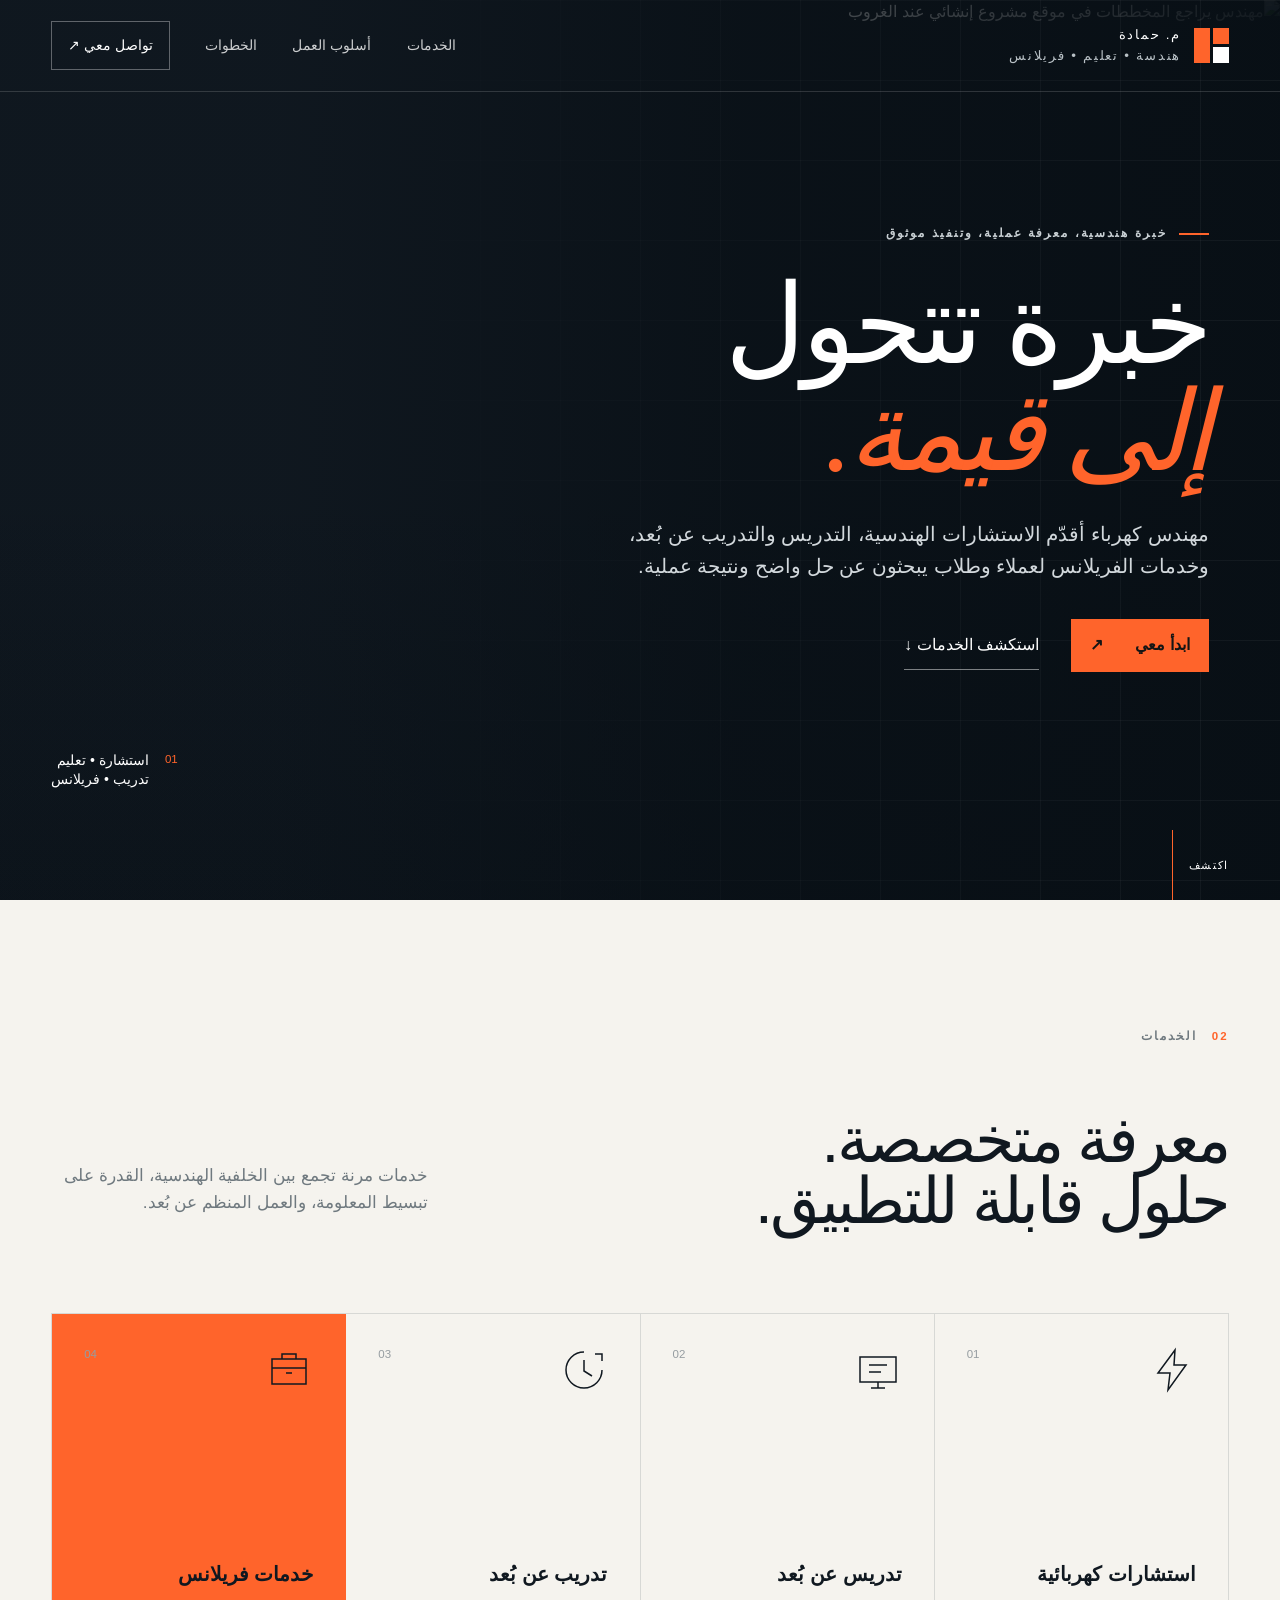
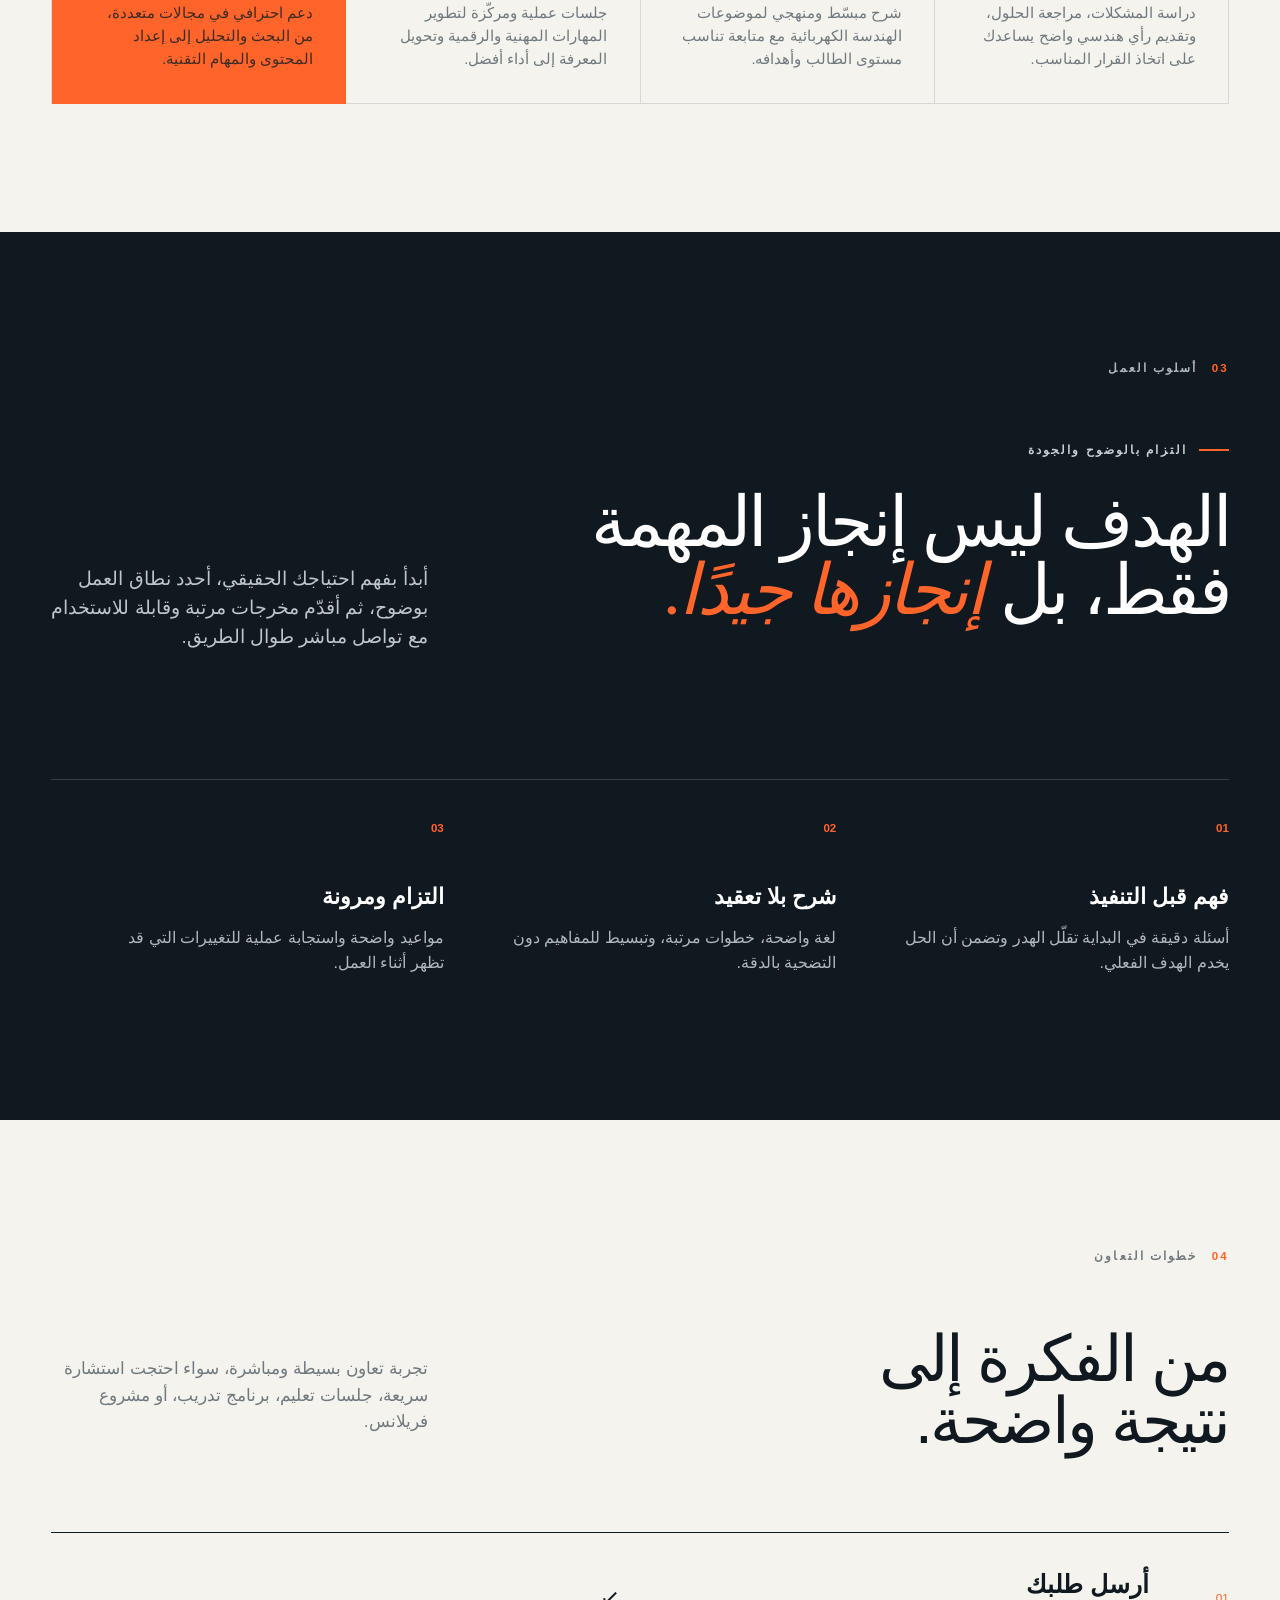
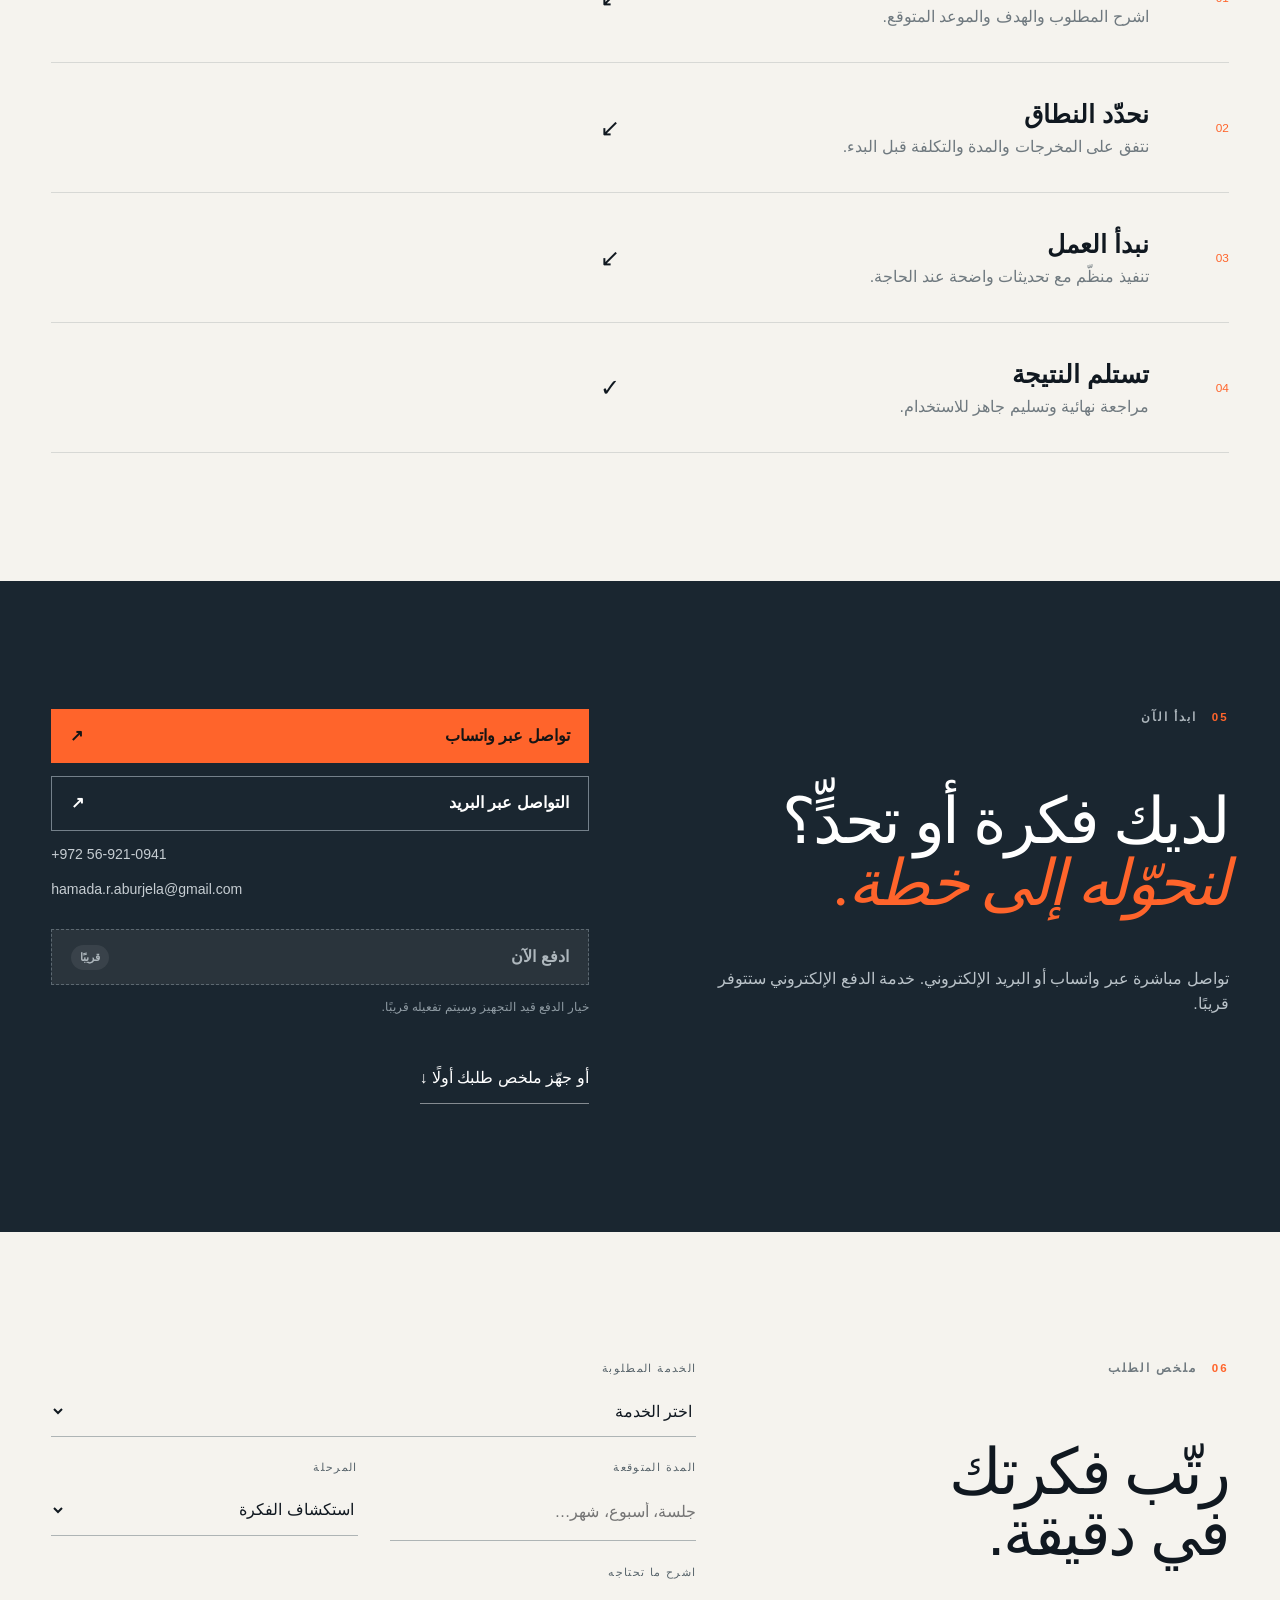
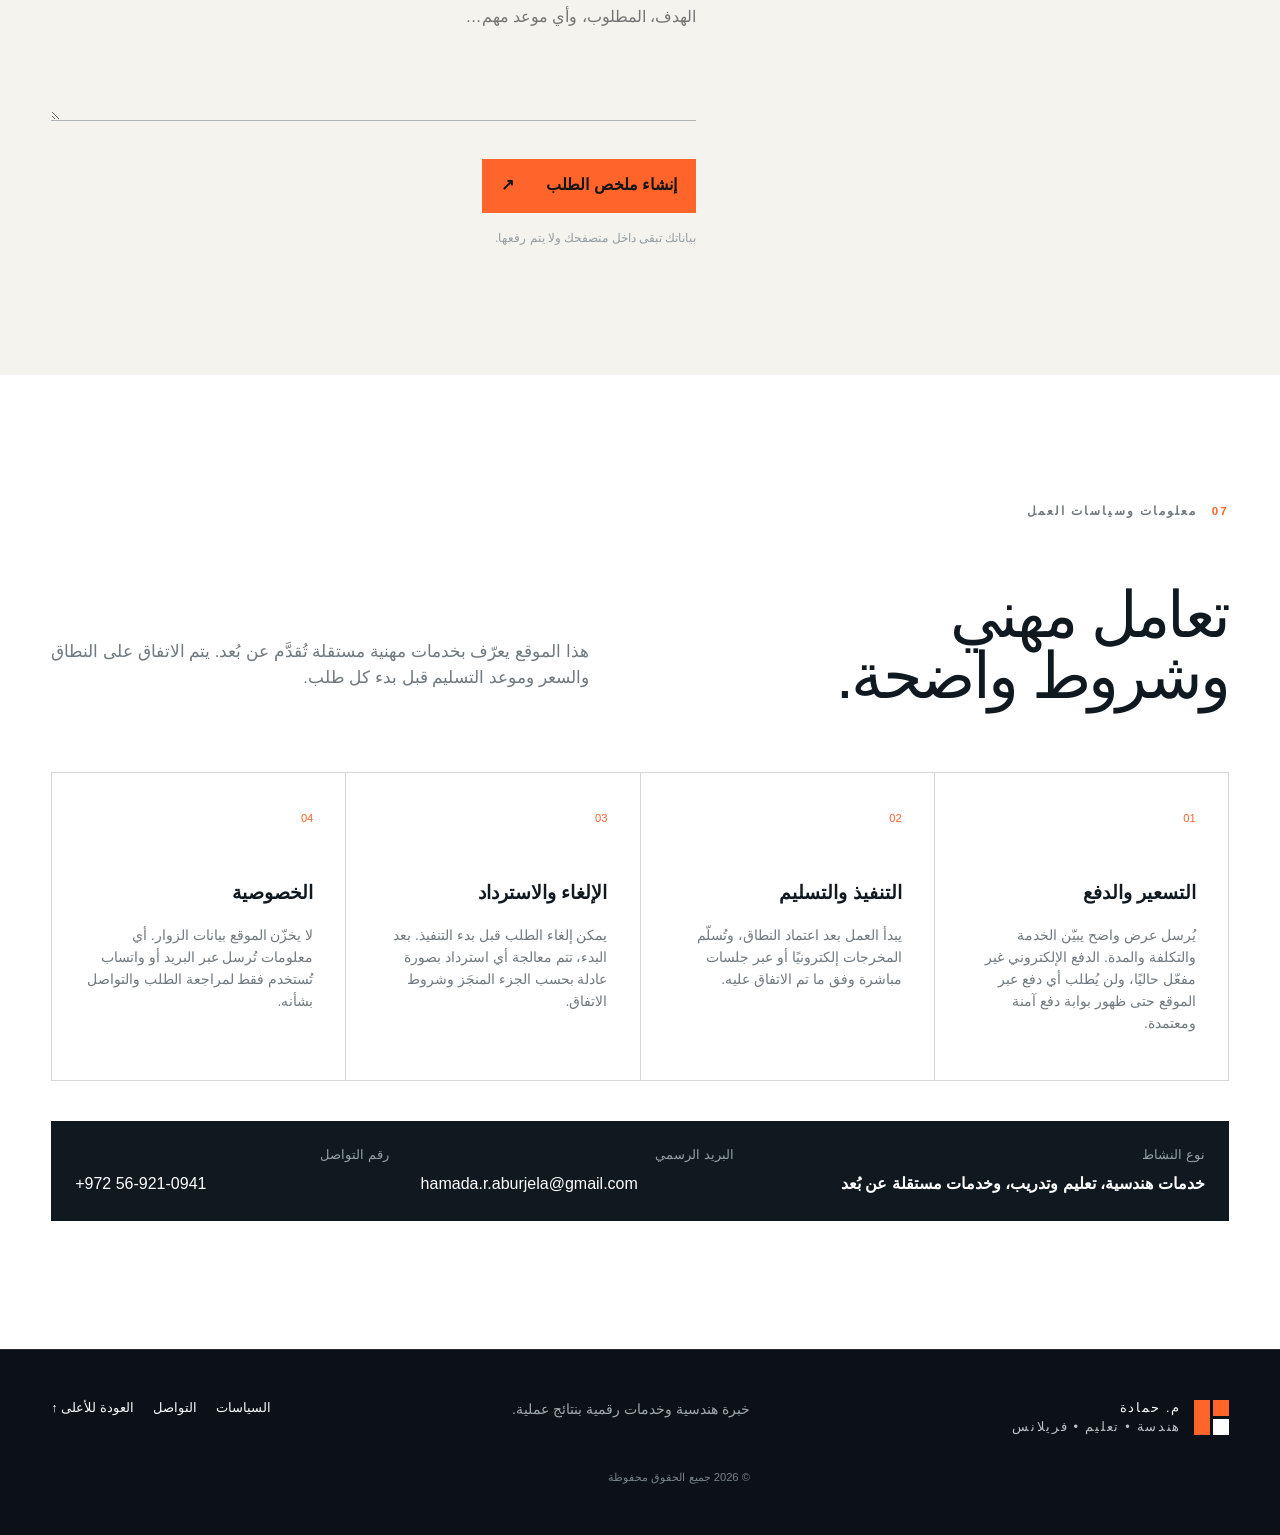
==== index.html @ 770f24bb "Add files via upload" ====
<!doctype html><html lang="ar" dir="rtl"><head>
<meta charset="utf-8"><meta name="viewport" content="width=device-width,initial-scale=1"><meta name="theme-color" content="#101820">
<meta name="description" content="خدمات هندسية واستشارية في مجال الكهرباء، تدريس وتدريب عن بُعد، وخدمات فريلانس باحترافية ووضوح."><title>م. حمادة | استشارات هندسية وتدريب</title>
<link rel="icon" type="image/svg+xml" href="data:image/svg+xml,%3Csvg xmlns='http://www.w3.org/2000/svg' viewBox='0 0 64 64'%3E%3Crect width='64' height='64' rx='12' fill='%23111820'/%3E%3Cpath d='M35 5 15 35h15l-2 24 21-32H34z' fill='%23ff6b2c'/%3E%3C/svg%3E"><link rel="preload" as="image" href="assets/engineering-hero.png"><link rel="stylesheet" href="styles.css"></head>
<body><a class="skip-link" href="#main">تخطَّ إلى المحتوى</a>
<header class="site-header" id="top"><a class="brand" href="#top" aria-label="الصفحة الرئيسية"><span class="brand-mark" aria-hidden="true"><i></i><i></i><i></i></span><span>م. حمادة <b>هندسة • تعليم • فريلانس</b></span></a><button class="menu-button" aria-expanded="false" aria-controls="site-nav"><span></span><span></span><span></span><span class="sr-only">فتح القائمة</span></button><nav id="site-nav" aria-label="التنقل الرئيسي"><a href="#services">الخدمات</a><a href="#approach">أسلوب العمل</a><a href="#process">الخطوات</a><a class="nav-cta" href="#contact">تواصل معي <span>↗</span></a></nav></header>
<main id="main">
<section class="hero" aria-labelledby="hero-title"><img class="hero-image" src="assets/engineering-hero.png" alt="مهندس يراجع المخططات في موقع مشروع إنشائي عند الغروب"><div class="hero-shade"></div><div class="hero-grid" aria-hidden="true"></div><div class="hero-content"><p class="eyebrow"><span></span> خبرة هندسية، معرفة عملية، وتنفيذ موثوق</p><h1 id="hero-title">خبرة تتحول<br><em>إلى قيمة.</em></h1><p class="hero-copy">مهندس كهرباء أقدّم الاستشارات الهندسية، التدريس والتدريب عن بُعد، وخدمات الفريلانس لعملاء وطلاب يبحثون عن حل واضح ونتيجة عملية.</p><div class="hero-actions"><a class="button button-primary" href="#contact">ابدأ معي <span>↗</span></a><a class="text-link" href="#services">استكشف الخدمات <span>↓</span></a></div></div><div class="hero-note"><span>01</span><p>استشارة • تعليم<br>تدريب • فريلانس</p></div><a class="scroll-cue" href="#services"><span>اكتشف</span><i></i></a></section>
<section class="intro section" id="services" aria-labelledby="services-title"><div class="section-kicker"><span>02</span> الخدمات</div><div class="intro-heading"><h2 id="services-title">معرفة متخصصة.<br>حلول قابلة للتطبيق.</h2><p>خدمات مرنة تجمع بين الخلفية الهندسية، القدرة على تبسيط المعلومة، والعمل المنظم عن بُعد.</p></div><div class="services-grid">
<article class="service-card"><div class="service-icon"><svg viewBox="0 0 48 48"><path d="M27 4 10 27h12l-2 17 18-25H26z"/></svg></div><span>01</span><h3>استشارات كهربائية</h3><p>دراسة المشكلات، مراجعة الحلول، وتقديم رأي هندسي واضح يساعدك على اتخاذ القرار المناسب.</p></article>
<article class="service-card"><div class="service-icon"><svg viewBox="0 0 48 48"><path d="M6 11h36v25H6zM17 42h14M24 36v6M15 19h18M15 26h12"/></svg></div><span>02</span><h3>تدريس عن بُعد</h3><p>شرح مبسّط ومنهجي لموضوعات الهندسة الكهربائية مع متابعة تناسب مستوى الطالب وأهدافه.</p></article>
<article class="service-card"><div class="service-icon"><svg viewBox="0 0 48 48"><path d="M24 6a18 18 0 1 0 18 18M24 14v11l8 5M35 8h7v7"/></svg></div><span>03</span><h3>تدريب عن بُعد</h3><p>جلسات عملية ومركّزة لتطوير المهارات المهنية والرقمية وتحويل المعرفة إلى أداء أفضل.</p></article>
<article class="service-card service-card-accent"><div class="service-icon"><svg viewBox="0 0 48 48"><path d="M7 13h34v25H7zM17 13V8h14v5M7 22h34M21 27h6"/></svg></div><span>04</span><h3>خدمات فريلانس</h3><p>دعم احترافي في مجالات متعددة، من البحث والتحليل إلى إعداد المحتوى والمهام التقنية.</p></article></div></section>
<section class="approach section" id="approach" aria-labelledby="approach-title"><div class="section-kicker light"><span>03</span> أسلوب العمل</div><div class="approach-layout"><div><p class="eyebrow"><span></span> التزام بالوضوح والجودة</p><h2 id="approach-title">الهدف ليس إنجاز المهمة فقط، بل <em>إنجازها جيدًا.</em></h2></div><p class="approach-lead">أبدأ بفهم احتياجك الحقيقي، أحدد نطاق العمل بوضوح، ثم أقدّم مخرجات مرتبة وقابلة للاستخدام مع تواصل مباشر طوال الطريق.</p></div><div class="principles"><article><strong>01</strong><h3>فهم قبل التنفيذ</h3><p>أسئلة دقيقة في البداية تقلّل الهدر وتضمن أن الحل يخدم الهدف الفعلي.</p></article><article><strong>02</strong><h3>شرح بلا تعقيد</h3><p>لغة واضحة، خطوات مرتبة، وتبسيط للمفاهيم دون التضحية بالدقة.</p></article><article><strong>03</strong><h3>التزام ومرونة</h3><p>مواعيد واضحة واستجابة عملية للتغييرات التي قد تظهر أثناء العمل.</p></article></div></section>
<section class="process section" id="process" aria-labelledby="process-title"><div class="section-kicker"><span>04</span> خطوات التعاون</div><div class="process-head"><h2 id="process-title">من الفكرة إلى<br>نتيجة واضحة.</h2><p>تجربة تعاون بسيطة ومباشرة، سواء احتجت استشارة سريعة، جلسات تعليم، برنامج تدريب، أو مشروع فريلانس.</p></div><ol class="process-list"><li><span>01</span><div><h3>أرسل طلبك</h3><p>اشرح المطلوب والهدف والموعد المتوقع.</p></div><b>↙</b></li><li><span>02</span><div><h3>نحدّد النطاق</h3><p>نتفق على المخرجات والمدة والتكلفة قبل البدء.</p></div><b>↙</b></li><li><span>03</span><div><h3>نبدأ العمل</h3><p>تنفيذ منظّم مع تحديثات واضحة عند الحاجة.</p></div><b>↙</b></li><li><span>04</span><div><h3>تستلم النتيجة</h3><p>مراجعة نهائية وتسليم جاهز للاستخدام.</p></div><b>✓</b></li></ol></section>
<section class="brief section" id="contact" aria-labelledby="contact-title"><div class="brief-copy"><div class="section-kicker light"><span>05</span> ابدأ الآن</div><h2 id="contact-title">لديك فكرة أو تحدٍّ؟<br><em>لنحوّله إلى خطة.</em></h2><p>تواصل مباشرة عبر واتساب أو البريد الإلكتروني. خدمة الدفع الإلكتروني ستتوفر قريبًا.</p></div><div class="contact-panel"><a class="button button-primary" href="https://wa.me/972569210941" target="_blank" rel="noopener">تواصل عبر واتساب <span>↗</span></a><a class="button button-secondary" id="email-link" href="mailto:hamada.r.aburjela@gmail.com?subject=%D8%B7%D9%84%D8%A8%20%D8%AE%D8%AF%D9%85%D8%A9%20%D9%85%D9%86%20%D9%85%D9%88%D9%82%D8%B9%20%D9%85.%20%D8%AD%D9%85%D8%A7%D8%AF%D8%A9">التواصل عبر البريد <span>↗</span></a><p class="contact-detail" dir="ltr">+972 56-921-0941</p><p class="contact-detail" dir="ltr">hamada.r.aburjela@gmail.com</p><button class="button payment-button" type="button" disabled>ادفع الآن <span>قريبًا</span></button><p class="contact-hint">خيار الدفع قيد التجهيز وسيتم تفعيله قريبًا.</p><a class="text-link brief-link" href="#brief">أو جهّز ملخص طلبك أولًا ↓</a></div></section>
<section class="mini-brief section" id="brief" aria-labelledby="brief-title"><div><div class="section-kicker"><span>06</span> ملخص الطلب</div><h2 id="brief-title">رتّب فكرتك<br>في دقيقة.</h2></div><form class="brief-form light-form" id="brief-form"><label>الخدمة المطلوبة<select id="service" required><option value="">اختر الخدمة</option><option>استشارة كهربائية</option><option>تدريس عن بُعد</option><option>تدريب عن بُعد</option><option>خدمة فريلانس</option><option>لست متأكدًا بعد</option></select></label><div class="form-row"><label>المدة المتوقعة<input id="location" type="text" placeholder="جلسة، أسبوع، شهر…"></label><label>المرحلة<select id="stage"><option>استكشاف الفكرة</option><option>جاهز للبدء</option><option>عمل قائم يحتاج دعمًا</option><option>مهمة عاجلة</option></select></label></div><label>اشرح ما تحتاجه<textarea id="challenge" rows="4" placeholder="الهدف، المطلوب، وأي موعد مهم…" required></textarea></label><button class="button button-primary" type="submit">إنشاء ملخص الطلب <span>↗</span></button><p class="form-note" aria-live="polite">بياناتك تبقى داخل متصفحك ولا يتم رفعها.</p></form></section>
</main><section class="business-info section" id="policies" aria-labelledby="policies-title"><div class="section-kicker"><span>07</span> معلومات وسياسات العمل</div><div class="policy-head"><h2 id="policies-title">تعامل مهني<br>وشروط واضحة.</h2><p>هذا الموقع يعرّف بخدمات مهنية مستقلة تُقدَّم عن بُعد. يتم الاتفاق على النطاق والسعر وموعد التسليم قبل بدء كل طلب.</p></div><div class="policy-grid"><article><span>01</span><h3>التسعير والدفع</h3><p>يُرسل عرض واضح يبيّن الخدمة والتكلفة والمدة. الدفع الإلكتروني غير مفعّل حاليًا، ولن يُطلب أي دفع عبر الموقع حتى ظهور بوابة دفع آمنة ومعتمدة.</p></article><article><span>02</span><h3>التنفيذ والتسليم</h3><p>يبدأ العمل بعد اعتماد النطاق، وتُسلّم المخرجات إلكترونيًا أو عبر جلسات مباشرة وفق ما تم الاتفاق عليه.</p></article><article><span>03</span><h3>الإلغاء والاسترداد</h3><p>يمكن إلغاء الطلب قبل بدء التنفيذ. بعد البدء، تتم معالجة أي استرداد بصورة عادلة بحسب الجزء المنجَز وشروط الاتفاق.</p></article><article><span>04</span><h3>الخصوصية</h3><p>لا يخزّن الموقع بيانات الزوار. أي معلومات تُرسل عبر البريد أو واتساب تُستخدم فقط لمراجعة الطلب والتواصل بشأنه.</p></article></div><div class="business-strip"><div><small>نوع النشاط</small><strong>خدمات هندسية، تعليم وتدريب، وخدمات مستقلة عن بُعد</strong></div><div><small>البريد الرسمي</small><a dir="ltr" href="mailto:hamada.r.aburjela@gmail.com">hamada.r.aburjela@gmail.com</a></div><div><small>رقم التواصل</small><a dir="ltr" href="tel:+972569210941">+972 56-921-0941</a></div></div></section><footer><a class="brand footer-brand" href="#top"><span class="brand-mark"><i></i><i></i><i></i></span><span>م. حمادة <b>هندسة • تعليم • فريلانس</b></span></a><p>خبرة هندسية وخدمات رقمية بنتائج عملية.</p><div class="footer-links"><a href="#policies">السياسات</a><a href="#contact">التواصل</a><a href="#top">العودة للأعلى ↑</a></div><small>© <span id="year"></span> جميع الحقوق محفوظة</small></footer>
<dialog id="brief-dialog"><button class="dialog-close" type="button" aria-label="إغلاق">×</button><p class="eyebrow"><span></span> ملخص طلبك جاهز</p><h2>ابدأ المحادثة بوضوح.</h2><pre id="brief-output"></pre><div class="dialog-actions"><button class="button button-primary" id="copy-brief" type="button">نسخ الملخص</button><a class="button button-secondary" id="send-email" href="#">إرساله بالبريد</a><a class="button button-secondary" id="send-whatsapp" href="#" target="_blank" rel="noopener">إرساله بواتساب</a></div><p class="form-note" id="copy-status" aria-live="polite"></p></dialog><script src="script.js"></script></body></html>
---- styles.css ----
:root{--ink:#101820;--ink-2:#1a2630;--paper:#f5f3ee;--white:#fff;--orange:#ff642b;--muted:#6f797f;--line:#d7d8d5;--max:1240px;--pad:clamp(1.25rem,4vw,4rem)}
*{box-sizing:border-box}html{scroll-behavior:smooth}body{margin:0;background:var(--paper);color:var(--ink);font-family:Arial,"Helvetica Neue",sans-serif;font-size:16px;line-height:1.55}a{color:inherit}button,input,select,textarea{font:inherit}.sr-only{position:absolute;width:1px;height:1px;overflow:hidden;clip:rect(0 0 0 0)}.skip-link{position:fixed;z-index:1000;top:.5rem;left:.5rem;padding:.75rem 1rem;background:#fff;transform:translateY(-150%)}.skip-link:focus{transform:none}.site-header{height:92px;padding:0 var(--pad);display:flex;align-items:center;justify-content:space-between;position:absolute;z-index:20;width:100%;color:#fff;border-bottom:1px solid #ffffff26}.brand{display:flex;align-items:center;gap:.8rem;text-decoration:none;text-transform:uppercase;font-size:.84rem;letter-spacing:.13em}.brand b{display:block;color:#b9c1c6;font-weight:400}.brand-mark{width:35px;height:35px;display:grid;grid-template:repeat(2,1fr)/repeat(2,1fr);gap:3px}.brand-mark i{display:block;background:var(--orange)}.brand-mark i:nth-child(2){grid-row:span 2}.brand-mark i:nth-child(3){background:#fff}.site-header nav{display:flex;align-items:center;gap:2.2rem}.site-header nav a{text-decoration:none;font-size:.88rem}.site-header nav a:not(.nav-cta){opacity:.78}.site-header nav a:hover{opacity:1}.nav-cta{padding:.8rem 1rem;border:1px solid #ffffff55}.menu-button{display:none;background:none;border:0;color:inherit}.hero{min-height:800px;height:100svh;position:relative;color:#fff;overflow:hidden;background:var(--ink)}.hero-image,.hero-shade,.hero-grid{position:absolute;inset:0;width:100%;height:100%}.hero-image{object-fit:cover;object-position:center}.hero-shade{background:linear-gradient(90deg,rgba(8,15,21,.96) 0%,rgba(8,15,21,.72) 40%,rgba(8,15,21,.08) 76%),linear-gradient(0deg,rgba(8,15,21,.42),transparent 45%)}.hero-grid{background-image:linear-gradient(#ffffff0c 1px,transparent 1px),linear-gradient(90deg,#ffffff0c 1px,transparent 1px);background-size:80px 80px;mask-image:linear-gradient(to right,#000,transparent 75%)}.hero-content{position:relative;z-index:2;max-width:var(--max);margin:auto;padding:clamp(11rem,25vh,16rem) var(--pad) 7rem}.eyebrow,.section-kicker{text-transform:uppercase;letter-spacing:.18em;font-size:.72rem;font-weight:bold}.eyebrow{display:flex;gap:.75rem;align-items:center;color:#c9d0d4}.eyebrow span{width:30px;height:2px;background:var(--orange)}h1,h2,h3,p{margin-top:0}h1,h2{font-weight:500;letter-spacing:-.055em;line-height:.96}h1{font-size:clamp(4rem,8.7vw,8.2rem);margin:1.8rem 0 2rem;max-width:900px}h1 em,h2 em{font-family:Georgia,serif;font-weight:400;color:var(--orange)}.hero-copy{font-size:clamp(1.08rem,1.6vw,1.35rem);color:#d2d8dc;max-width:590px}.hero-actions{display:flex;align-items:center;gap:2rem;margin-top:2.3rem}.button{min-height:52px;padding:.9rem 1.2rem;border:0;display:inline-flex;align-items:center;justify-content:space-between;gap:2rem;text-decoration:none;cursor:pointer;font-weight:bold}.button-primary{background:var(--orange);color:#151515}.button-primary:hover{background:#ff7d4c}.button-secondary{background:transparent;border:1px solid #74808a;color:#fff}.text-link{text-decoration:none;border-bottom:1px solid #ffffff77;padding:.75rem 0}.hero-note{position:absolute;z-index:2;right:var(--pad);bottom:6rem;display:flex;gap:1rem;align-items:flex-start}.hero-note span{color:var(--orange);font-size:.72rem}.hero-note p{font-size:.88rem;line-height:1.4}.scroll-cue{position:absolute;z-index:2;bottom:0;left:var(--pad);height:70px;text-decoration:none;display:flex;gap:1rem;align-items:center;text-transform:uppercase;letter-spacing:.15em;font-size:.68rem}.scroll-cue i{width:1px;height:70px;background:var(--orange)}.section{padding:clamp(5rem,10vw,9rem) var(--pad)}.section-kicker{display:flex;gap:.9rem;color:var(--muted);margin-bottom:4rem}.section-kicker span{color:var(--orange)}.intro{max-width:calc(var(--max) + var(--pad)*2);margin:auto}.intro-heading,.process-head{display:grid;grid-template-columns:1.3fr .7fr;gap:8vw;align-items:end}.intro-heading h2,.process-head h2{font-size:clamp(2.8rem,5vw,5.2rem);margin-bottom:0}.intro-heading p,.process-head p{font-size:1.08rem;color:var(--muted);max-width:480px}.services-grid{display:grid;grid-template-columns:repeat(4,1fr);margin-top:5rem;border-top:1px solid var(--line);border-left:1px solid var(--line)}.service-card{min-height:390px;padding:2rem;position:relative;border-right:1px solid var(--line);border-bottom:1px solid var(--line);display:flex;flex-direction:column;transition:.25s ease}.service-card>span{position:absolute;top:2rem;right:2rem;color:#969da1;font-size:.72rem}.service-icon{width:48px;height:48px;margin-bottom:auto}.service-icon svg{fill:none;stroke:currentColor;stroke-width:1.5}.service-card h3{font-size:1.28rem;margin-bottom:.8rem}.service-card p{font-size:.92rem;color:var(--muted);margin:0}.service-card:hover{background:#fff;transform:translateY(-4px)}.service-card-accent{background:var(--orange);border-color:var(--orange)}.service-card-accent p{color:#3c2b22}.approach{background:var(--ink);color:#fff}.approach>*{max-width:var(--max);margin-left:auto;margin-right:auto}.section-kicker.light{color:#aeb7bd}.approach-layout{display:grid;grid-template-columns:1.3fr .7fr;gap:8vw}.approach h2{font-size:clamp(3rem,5.5vw,5.8rem);margin-top:1.8rem}.approach-lead{font-size:1.17rem;color:#bfc6ca;align-self:end;padding-bottom:.8rem}.principles{display:grid;grid-template-columns:repeat(3,1fr);margin-top:6rem;border-top:1px solid #ffffff29}.principles article{padding:2.2rem 2.2rem 0 0}.principles strong{color:var(--orange);font-size:.72rem}.principles h3{font-size:1.35rem;margin:2.5rem 0 .8rem}.principles p{color:#aeb7bd;max-width:330px}.process{max-width:calc(var(--max) + var(--pad)*2);margin:auto}.process-list{list-style:none;padding:0;margin:5rem 0 0;border-top:1px solid var(--ink)}.process-list li{display:grid;grid-template-columns:80px 1fr 1fr 40px;align-items:center;min-height:130px;border-bottom:1px solid var(--line)}.process-list li>span{color:var(--orange);font-size:.74rem}.process-list h3{font-size:1.55rem;margin:0}.process-list p{margin:0;color:var(--muted);max-width:380px}.process-list b{font-size:1.5rem;font-weight:400}.brief{background:var(--ink-2);color:#fff;display:grid;grid-template-columns:1fr 1fr;gap:8vw}.brief-copy,.brief-form{max-width:580px}.brief-copy{margin-left:auto}.brief h2{font-size:clamp(3rem,5vw,5.3rem)}.brief-copy>p{color:#b9c2c8;max-width:520px}.brief-form{width:100%;margin-right:auto}.brief-form label{display:block;text-transform:uppercase;letter-spacing:.12em;font-size:.7rem;color:#b9c2c8;margin-bottom:1.4rem}.brief-form input,.brief-form select,.brief-form textarea{display:block;width:100%;margin-top:.55rem;padding:.95rem 0;background:transparent;border:0;border-bottom:1px solid #ffffff45;color:#fff;border-radius:0;outline:none;text-transform:none;letter-spacing:0;font-size:1rem}.brief-form select{color-scheme:dark}.brief-form textarea{resize:vertical}.brief-form input:focus,.brief-form select:focus,.brief-form textarea:focus{border-color:var(--orange)}.form-row{display:grid;grid-template-columns:1fr 1fr;gap:2rem}.brief-form .button{margin-top:1rem}.form-note{font-size:.75rem;color:#929da4;margin:1rem 0 0}footer{background:#0b1117;color:#fff;padding:3rem var(--pad);display:grid;grid-template-columns:1fr 1fr auto;gap:2rem;align-items:start;border-top:1px solid #ffffff1c}.footer-brand{align-self:start}.footer-brand .brand-mark i:nth-child(3){background:#fff}footer p{color:#9fa9af;font-size:.9rem}footer>a:last-of-type{font-size:.8rem;text-decoration:none}footer small{grid-column:2;color:#77838b;font-size:.7rem}dialog{width:min(680px,calc(100% - 2rem));background:var(--ink);color:#fff;border:1px solid #ffffff2b;padding:clamp(1.5rem,5vw,3.5rem);box-shadow:0 30px 90px #0008}dialog::backdrop{background:#070b0edb;backdrop-filter:blur(5px)}dialog h2{font-size:clamp(2.2rem,5vw,3.7rem);margin:1.5rem 0}dialog pre{white-space:pre-wrap;font:inherit;color:#c5cdd1;background:#ffffff0b;border-left:3px solid var(--orange);padding:1.2rem;max-height:290px;overflow:auto}.dialog-close{position:absolute;right:1rem;top:.7rem;color:#fff;background:none;border:0;font-size:2rem;cursor:pointer}.dialog-actions{display:flex;gap:1rem;margin-top:1.5rem}@media(max-width:900px){.site-header{height:76px}.menu-button{display:flex;flex-direction:column;gap:5px;padding:.7rem;z-index:3}.menu-button span:not(.sr-only){width:25px;height:1px;background:#fff}.site-header nav{display:none;position:absolute;inset:0 0 auto 0;background:#101820;padding:6rem var(--pad) 2rem;flex-direction:column;align-items:flex-start}.site-header nav.open{display:flex}.hero{min-height:720px}.hero-content{padding-top:11rem}.hero-note{display:none}.services-grid{grid-template-columns:1fr 1fr}.approach-layout,.intro-heading,.process-head,.brief{grid-template-columns:1fr}.approach-lead{max-width:650px}.principles{grid-template-columns:1fr}.principles article{border-bottom:1px solid #ffffff22;padding-bottom:1.5rem}.process-list li{grid-template-columns:50px 1fr 30px;padding:1.5rem 0}.process-list p{grid-column:2;margin-top:.3rem}.process-list b{grid-row:1;grid-column:3}.brief-copy{margin-left:0}.brief-form{margin-top:2rem}footer{grid-template-columns:1fr auto}footer p{grid-column:1}footer small{grid-column:1}}@media(max-width:560px){h1{font-size:3.5rem}.hero{min-height:690px}.hero-copy{font-size:1rem}.hero-actions{align-items:flex-start;flex-direction:column;gap:.7rem}.section-kicker{margin-bottom:2.5rem}.services-grid{grid-template-columns:1fr}.service-card{min-height:310px}.form-row{grid-template-columns:1fr;gap:0}.dialog-actions{flex-direction:column}footer{grid-template-columns:1fr}footer small{grid-column:1}}
@media(prefers-reduced-motion:reduce){html{scroll-behavior:auto}*{transition:none!important}}
html[dir="rtl"] body{font-family:"Segoe UI",Tahoma,Arial,sans-serif}html[dir="rtl"] .hero-shade{background:linear-gradient(270deg,rgba(8,15,21,.96) 0%,rgba(8,15,21,.72) 42%,rgba(8,15,21,.08) 78%),linear-gradient(0deg,rgba(8,15,21,.42),transparent 45%)}html[dir="rtl"] .hero-grid{mask-image:linear-gradient(to left,#000,transparent 75%)}html[dir="rtl"] h1,html[dir="rtl"] h2{letter-spacing:-.04em}html[dir="rtl"] .service-card>span{right:auto;left:2rem}html[dir="rtl"] .hero-note{right:auto;left:var(--pad)}html[dir="rtl"] .scroll-cue{left:auto;right:var(--pad)}html[dir="rtl"] .principles article{padding:2.2rem 0 0 2.2rem}.contact-panel{max-width:540px;width:100%;margin-right:auto;display:grid;gap:.8rem;align-content:start}.contact-panel .button{width:100%}.payment-button{margin-top:1rem;background:#2a343c;color:#aeb7bd;border:1px dashed #5c6871;cursor:not-allowed}.payment-button span{background:#ffffff12;padding:.25rem .55rem;font-size:.7rem;border-radius:2rem}.contact-hint{font-size:.78rem;color:#8f9ba3;margin:0 0 .5rem}.contact-detail{margin:0;color:#c6cdd2;font-size:.88rem}.brief-link{justify-self:start;margin-top:1rem}.mini-brief{max-width:calc(var(--max) + var(--pad)*2);margin:auto;display:grid;grid-template-columns:.8fr 1.2fr;gap:8vw}.mini-brief h2{font-size:clamp(3rem,5vw,5.2rem)}.light-form{max-width:none}.light-form label{color:#59656c}.light-form input,.light-form select,.light-form textarea{color:var(--ink);border-bottom-color:#aeb4b5}.light-form select{color-scheme:light}.business-info{background:#fff}.business-info>*{max-width:var(--max);margin-left:auto;margin-right:auto}.policy-head{display:grid;grid-template-columns:1fr 1fr;gap:8vw;align-items:end}.policy-head h2{font-size:clamp(3rem,5vw,5rem);margin-bottom:0}.policy-head p{color:var(--muted);font-size:1.05rem}.policy-grid{display:grid;grid-template-columns:repeat(4,1fr);margin-top:4rem;border-top:1px solid var(--line);border-right:1px solid var(--line)}.policy-grid article{padding:2rem;border-left:1px solid var(--line);border-bottom:1px solid var(--line);min-height:275px}.policy-grid span{font-size:.7rem;color:var(--orange)}.policy-grid h3{margin-top:3rem}.policy-grid p{font-size:.88rem;color:var(--muted)}.business-strip{margin-top:2.5rem;background:var(--ink);color:#fff;padding:1.5rem;display:grid;grid-template-columns:1.4fr 1fr 1fr;gap:2rem}.business-strip div{display:flex;flex-direction:column;gap:.35rem}.business-strip small{color:#95a0a7}.business-strip a{text-decoration:none}.footer-links{display:flex;gap:1.2rem;font-size:.8rem}.footer-links a{text-decoration:none}@media(max-width:900px){.mini-brief,.policy-head{grid-template-columns:1fr}.policy-grid{grid-template-columns:1fr 1fr}.business-strip{grid-template-columns:1fr}.contact-panel{margin:2rem 0 0}.footer-links{grid-column:1}}@media(max-width:560px){.policy-grid{grid-template-columns:1fr}.business-strip{word-break:break-word}html[dir="rtl"] .hero-content{padding-top:10rem}.brand{font-size:.72rem;letter-spacing:.08em}}
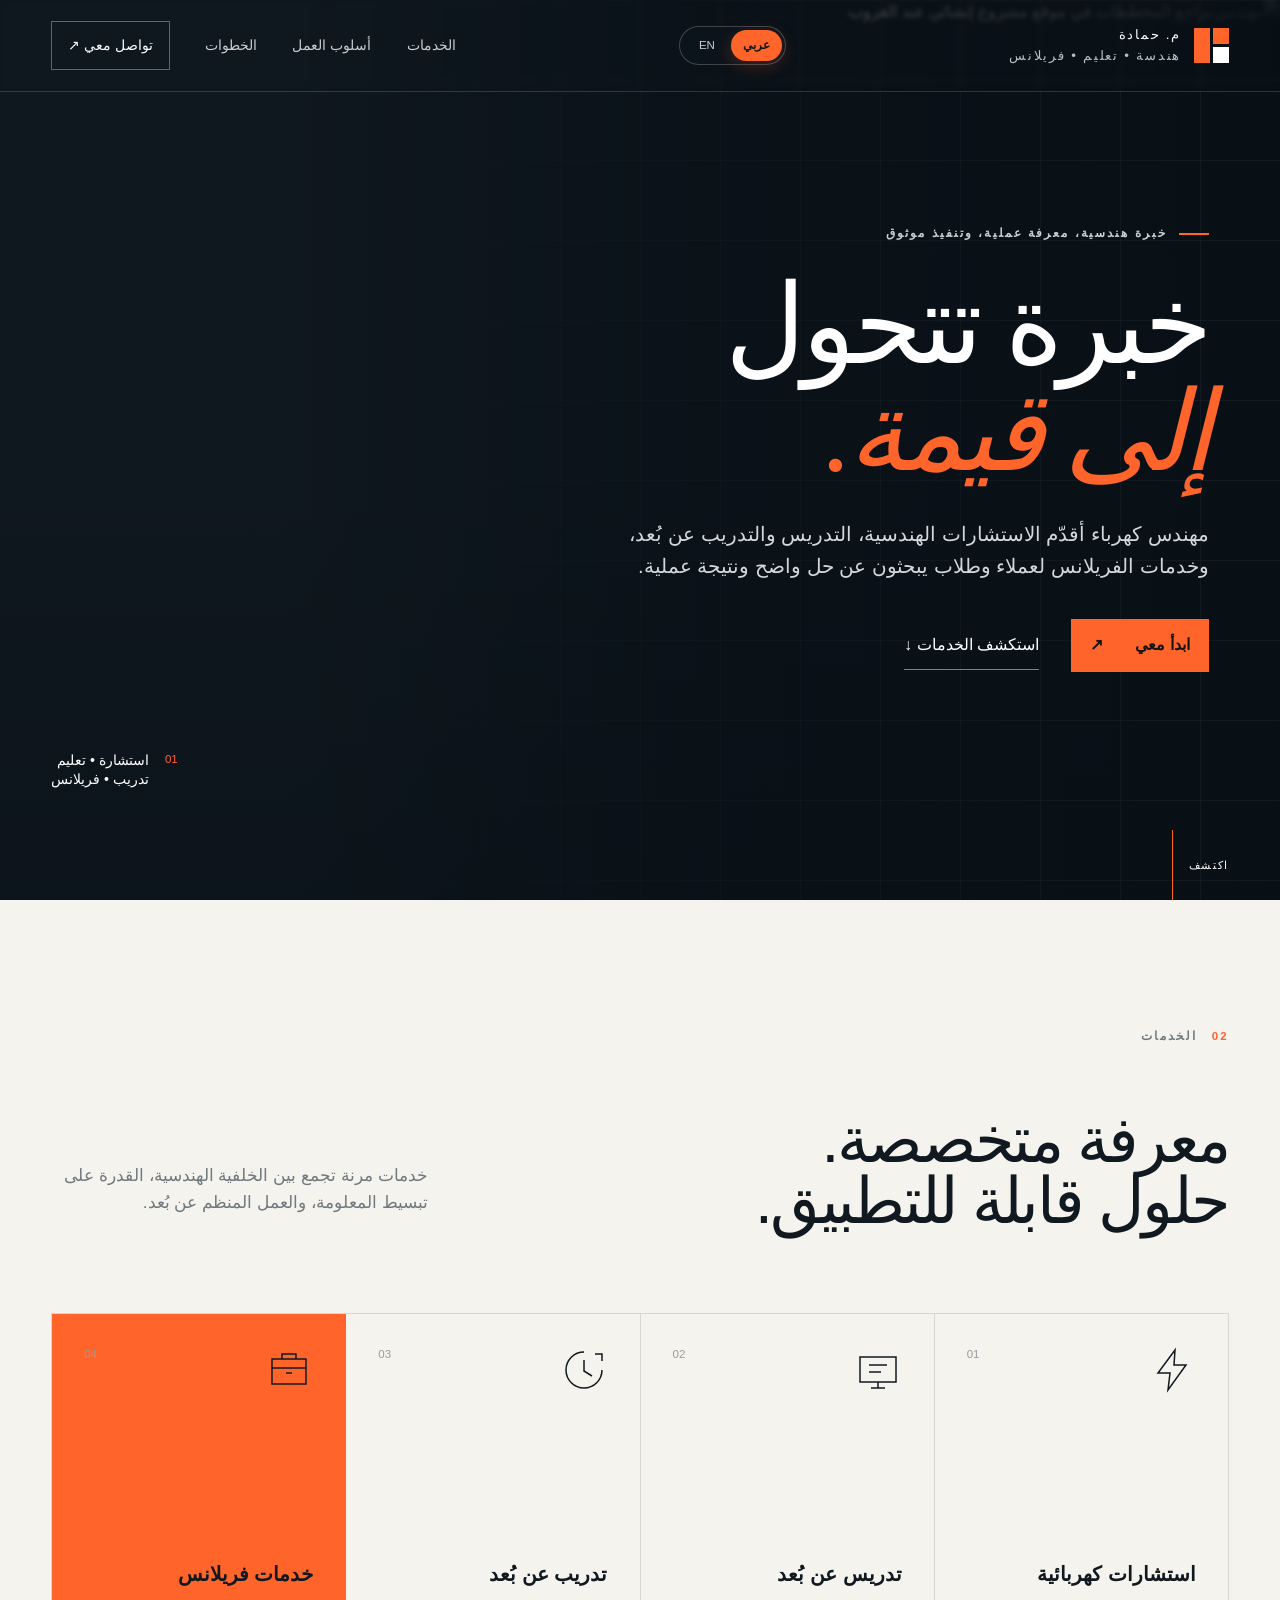
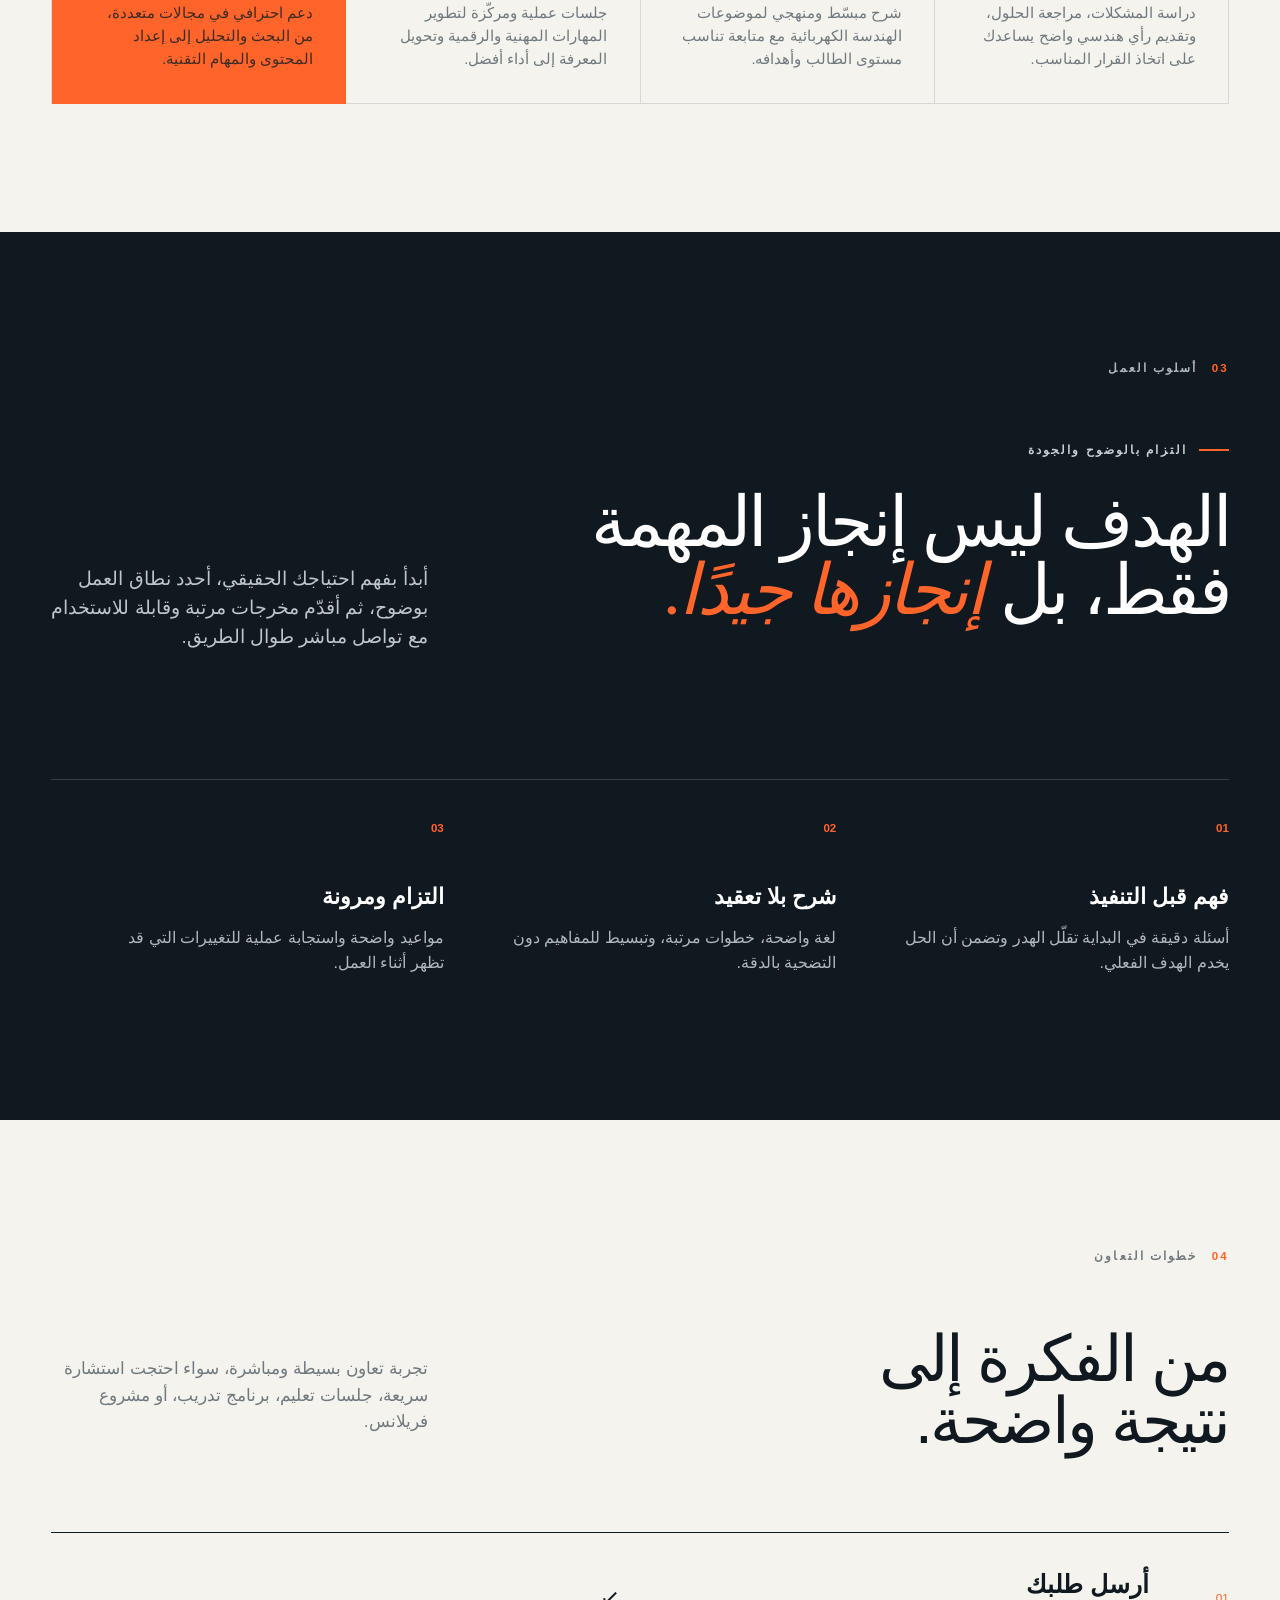
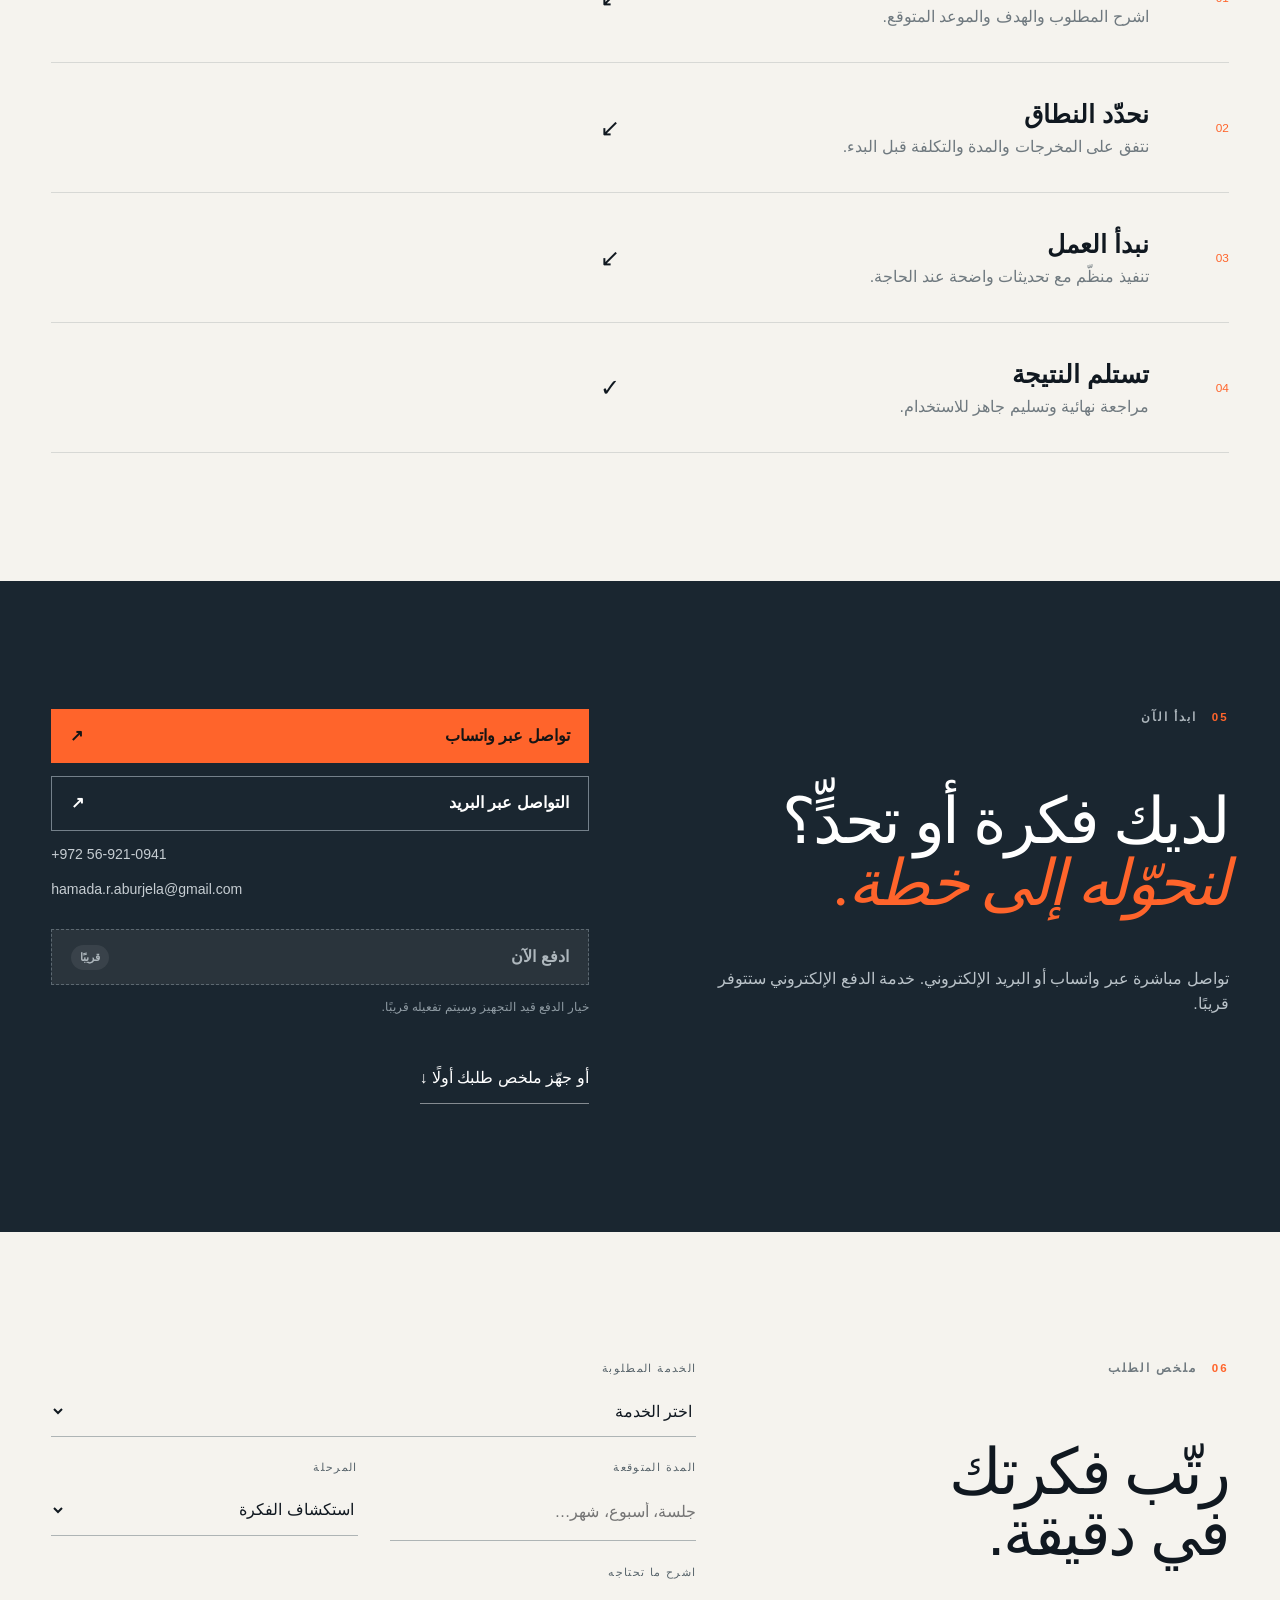
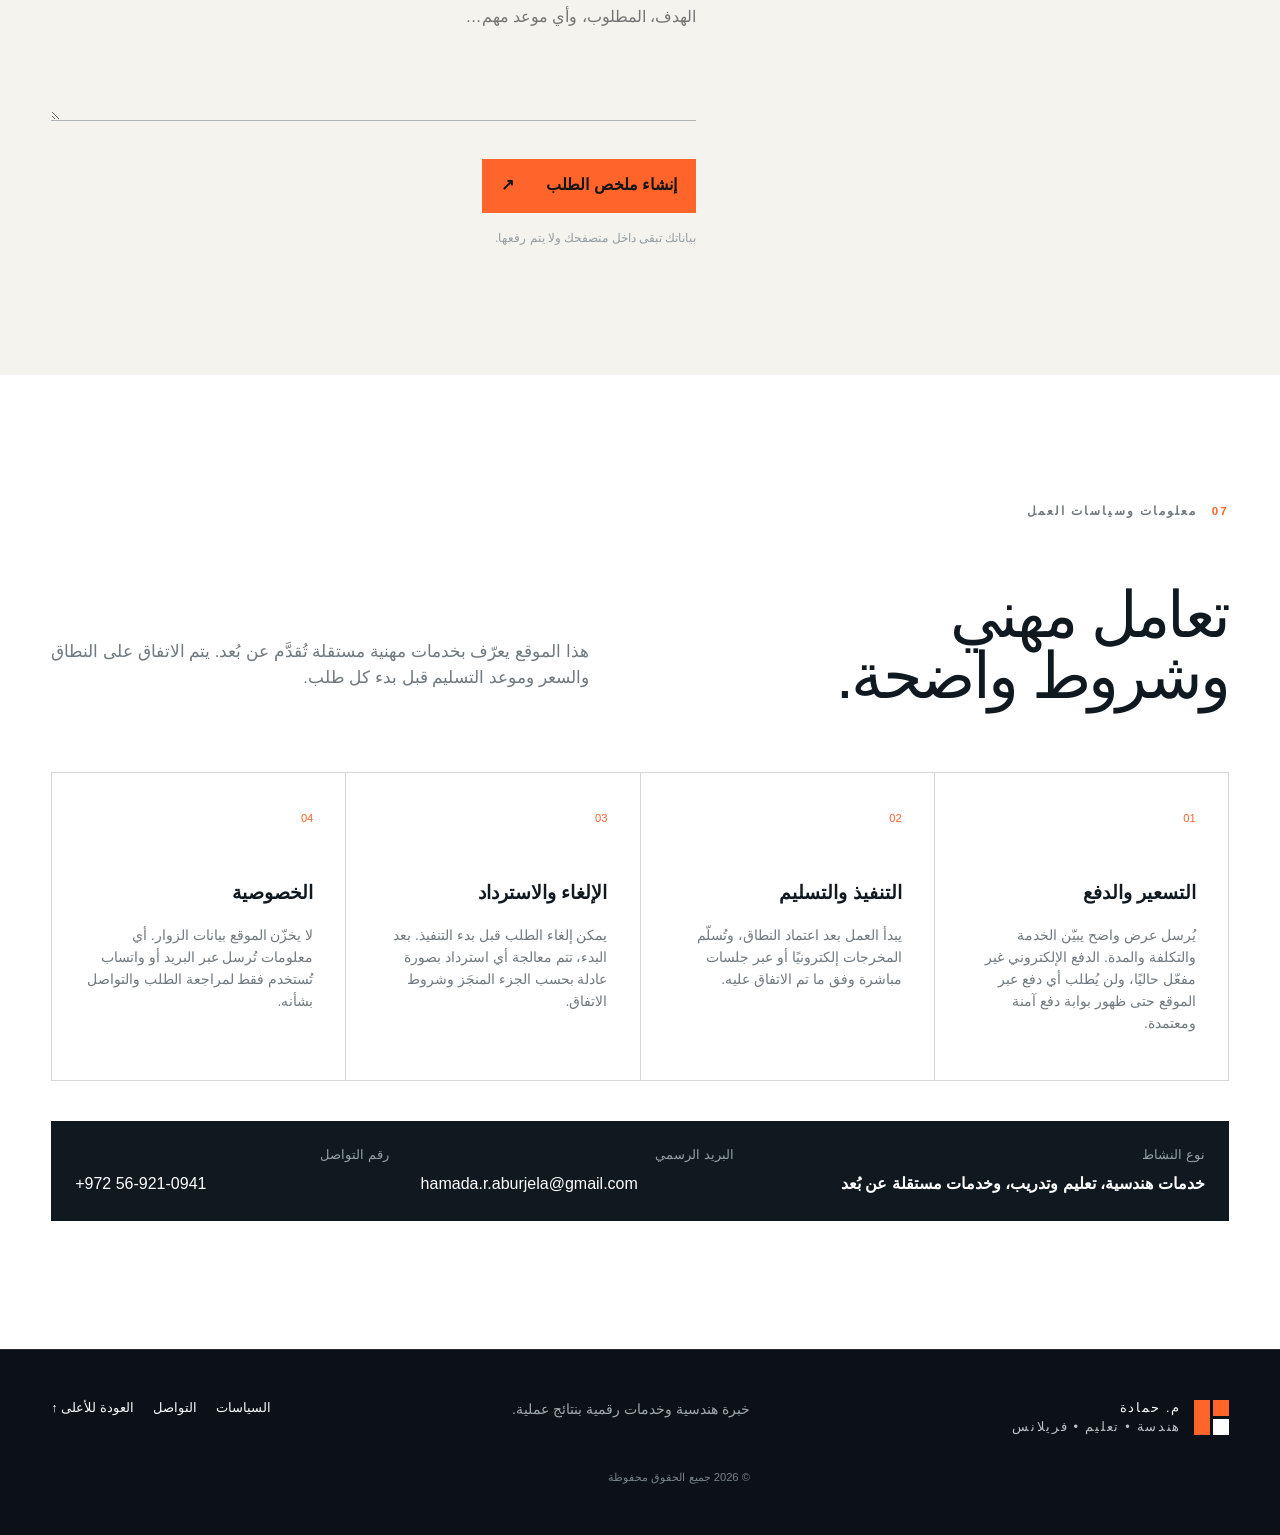
==== commit facdb524: "Add files via upload" ====
--- a/index.html
+++ b/index.html
@@ -3,7 +3,7 @@
 <meta name="description" content="خدمات هندسية واستشارية في مجال الكهرباء، تدريس وتدريب عن بُعد، وخدمات فريلانس باحترافية ووضوح."><title>م. حمادة | استشارات هندسية وتدريب</title>
 <link rel="icon" type="image/svg+xml" href="data:image/svg+xml,%3Csvg xmlns='http://www.w3.org/2000/svg' viewBox='0 0 64 64'%3E%3Crect width='64' height='64' rx='12' fill='%23111820'/%3E%3Cpath d='M35 5 15 35h15l-2 24 21-32H34z' fill='%23ff6b2c'/%3E%3C/svg%3E"><link rel="preload" as="image" href="assets/engineering-hero.png"><link rel="stylesheet" href="styles.css"></head>
 <body><a class="skip-link" href="#main">تخطَّ إلى المحتوى</a>
-<header class="site-header" id="top"><a class="brand" href="#top" aria-label="الصفحة الرئيسية"><span class="brand-mark" aria-hidden="true"><i></i><i></i><i></i></span><span>م. حمادة <b>هندسة • تعليم • فريلانس</b></span></a><button class="menu-button" aria-expanded="false" aria-controls="site-nav"><span></span><span></span><span></span><span class="sr-only">فتح القائمة</span></button><nav id="site-nav" aria-label="التنقل الرئيسي"><a href="#services">الخدمات</a><a href="#approach">أسلوب العمل</a><a href="#process">الخطوات</a><a class="nav-cta" href="#contact">تواصل معي <span>↗</span></a></nav></header>
+<header class="site-header" id="top"><a class="brand" href="#top" aria-label="الصفحة الرئيسية"><span class="brand-mark" aria-hidden="true"><i></i><i></i><i></i></span><span>م. حمادة <b>هندسة • تعليم • فريلانس</b></span></a><div class="header-actions"><div class="language-switch" role="group" aria-label="اختيار اللغة"><button type="button" data-lang="ar" class="active" aria-pressed="true">عربي</button><button type="button" data-lang="en" aria-pressed="false">EN</button></div><button class="menu-button" aria-expanded="false" aria-controls="site-nav"><span></span><span></span><span></span><span class="sr-only">فتح القائمة</span></button></div><nav id="site-nav" aria-label="التنقل الرئيسي"><a href="#services">الخدمات</a><a href="#approach">أسلوب العمل</a><a href="#process">الخطوات</a><a class="nav-cta" href="#contact">تواصل معي <span>↗</span></a></nav></header>
 <main id="main">
 <section class="hero" aria-labelledby="hero-title"><img class="hero-image" src="assets/engineering-hero.png" alt="مهندس يراجع المخططات في موقع مشروع إنشائي عند الغروب"><div class="hero-shade"></div><div class="hero-grid" aria-hidden="true"></div><div class="hero-content"><p class="eyebrow"><span></span> خبرة هندسية، معرفة عملية، وتنفيذ موثوق</p><h1 id="hero-title">خبرة تتحول<br><em>إلى قيمة.</em></h1><p class="hero-copy">مهندس كهرباء أقدّم الاستشارات الهندسية، التدريس والتدريب عن بُعد، وخدمات الفريلانس لعملاء وطلاب يبحثون عن حل واضح ونتيجة عملية.</p><div class="hero-actions"><a class="button button-primary" href="#contact">ابدأ معي <span>↗</span></a><a class="text-link" href="#services">استكشف الخدمات <span>↓</span></a></div></div><div class="hero-note"><span>01</span><p>استشارة • تعليم<br>تدريب • فريلانس</p></div><a class="scroll-cue" href="#services"><span>اكتشف</span><i></i></a></section>
 <section class="intro section" id="services" aria-labelledby="services-title"><div class="section-kicker"><span>02</span> الخدمات</div><div class="intro-heading"><h2 id="services-title">معرفة متخصصة.<br>حلول قابلة للتطبيق.</h2><p>خدمات مرنة تجمع بين الخلفية الهندسية، القدرة على تبسيط المعلومة، والعمل المنظم عن بُعد.</p></div><div class="services-grid">
--- a/styles.css
+++ b/styles.css
@@ -2,3 +2,4 @@
 *{box-sizing:border-box}html{scroll-behavior:smooth}body{margin:0;background:var(--paper);color:var(--ink);font-family:Arial,"Helvetica Neue",sans-serif;font-size:16px;line-height:1.55}a{color:inherit}button,input,select,textarea{font:inherit}.sr-only{position:absolute;width:1px;height:1px;overflow:hidden;clip:rect(0 0 0 0)}.skip-link{position:fixed;z-index:1000;top:.5rem;left:.5rem;padding:.75rem 1rem;background:#fff;transform:translateY(-150%)}.skip-link:focus{transform:none}.site-header{height:92px;padding:0 var(--pad);display:flex;align-items:center;justify-content:space-between;position:absolute;z-index:20;width:100%;color:#fff;border-bottom:1px solid #ffffff26}.brand{display:flex;align-items:center;gap:.8rem;text-decoration:none;text-transform:uppercase;font-size:.84rem;letter-spacing:.13em}.brand b{display:block;color:#b9c1c6;font-weight:400}.brand-mark{width:35px;height:35px;display:grid;grid-template:repeat(2,1fr)/repeat(2,1fr);gap:3px}.brand-mark i{display:block;background:var(--orange)}.brand-mark i:nth-child(2){grid-row:span 2}.brand-mark i:nth-child(3){background:#fff}.site-header nav{display:flex;align-items:center;gap:2.2rem}.site-header nav a{text-decoration:none;font-size:.88rem}.site-header nav a:not(.nav-cta){opacity:.78}.site-header nav a:hover{opacity:1}.nav-cta{padding:.8rem 1rem;border:1px solid #ffffff55}.menu-button{display:none;background:none;border:0;color:inherit}.hero{min-height:800px;height:100svh;position:relative;color:#fff;overflow:hidden;background:var(--ink)}.hero-image,.hero-shade,.hero-grid{position:absolute;inset:0;width:100%;height:100%}.hero-image{object-fit:cover;object-position:center}.hero-shade{background:linear-gradient(90deg,rgba(8,15,21,.96) 0%,rgba(8,15,21,.72) 40%,rgba(8,15,21,.08) 76%),linear-gradient(0deg,rgba(8,15,21,.42),transparent 45%)}.hero-grid{background-image:linear-gradient(#ffffff0c 1px,transparent 1px),linear-gradient(90deg,#ffffff0c 1px,transparent 1px);background-size:80px 80px;mask-image:linear-gradient(to right,#000,transparent 75%)}.hero-content{position:relative;z-index:2;max-width:var(--max);margin:auto;padding:clamp(11rem,25vh,16rem) var(--pad) 7rem}.eyebrow,.section-kicker{text-transform:uppercase;letter-spacing:.18em;font-size:.72rem;font-weight:bold}.eyebrow{display:flex;gap:.75rem;align-items:center;color:#c9d0d4}.eyebrow span{width:30px;height:2px;background:var(--orange)}h1,h2,h3,p{margin-top:0}h1,h2{font-weight:500;letter-spacing:-.055em;line-height:.96}h1{font-size:clamp(4rem,8.7vw,8.2rem);margin:1.8rem 0 2rem;max-width:900px}h1 em,h2 em{font-family:Georgia,serif;font-weight:400;color:var(--orange)}.hero-copy{font-size:clamp(1.08rem,1.6vw,1.35rem);color:#d2d8dc;max-width:590px}.hero-actions{display:flex;align-items:center;gap:2rem;margin-top:2.3rem}.button{min-height:52px;padding:.9rem 1.2rem;border:0;display:inline-flex;align-items:center;justify-content:space-between;gap:2rem;text-decoration:none;cursor:pointer;font-weight:bold}.button-primary{background:var(--orange);color:#151515}.button-primary:hover{background:#ff7d4c}.button-secondary{background:transparent;border:1px solid #74808a;color:#fff}.text-link{text-decoration:none;border-bottom:1px solid #ffffff77;padding:.75rem 0}.hero-note{position:absolute;z-index:2;right:var(--pad);bottom:6rem;display:flex;gap:1rem;align-items:flex-start}.hero-note span{color:var(--orange);font-size:.72rem}.hero-note p{font-size:.88rem;line-height:1.4}.scroll-cue{position:absolute;z-index:2;bottom:0;left:var(--pad);height:70px;text-decoration:none;display:flex;gap:1rem;align-items:center;text-transform:uppercase;letter-spacing:.15em;font-size:.68rem}.scroll-cue i{width:1px;height:70px;background:var(--orange)}.section{padding:clamp(5rem,10vw,9rem) var(--pad)}.section-kicker{display:flex;gap:.9rem;color:var(--muted);margin-bottom:4rem}.section-kicker span{color:var(--orange)}.intro{max-width:calc(var(--max) + var(--pad)*2);margin:auto}.intro-heading,.process-head{display:grid;grid-template-columns:1.3fr .7fr;gap:8vw;align-items:end}.intro-heading h2,.process-head h2{font-size:clamp(2.8rem,5vw,5.2rem);margin-bottom:0}.intro-heading p,.process-head p{font-size:1.08rem;color:var(--muted);max-width:480px}.services-grid{display:grid;grid-template-columns:repeat(4,1fr);margin-top:5rem;border-top:1px solid var(--line);border-left:1px solid var(--line)}.service-card{min-height:390px;padding:2rem;position:relative;border-right:1px solid var(--line);border-bottom:1px solid var(--line);display:flex;flex-direction:column;transition:.25s ease}.service-card>span{position:absolute;top:2rem;right:2rem;color:#969da1;font-size:.72rem}.service-icon{width:48px;height:48px;margin-bottom:auto}.service-icon svg{fill:none;stroke:currentColor;stroke-width:1.5}.service-card h3{font-size:1.28rem;margin-bottom:.8rem}.service-card p{font-size:.92rem;color:var(--muted);margin:0}.service-card:hover{background:#fff;transform:translateY(-4px)}.service-card-accent{background:var(--orange);border-color:var(--orange)}.service-card-accent p{color:#3c2b22}.approach{background:var(--ink);color:#fff}.approach>*{max-width:var(--max);margin-left:auto;margin-right:auto}.section-kicker.light{color:#aeb7bd}.approach-layout{display:grid;grid-template-columns:1.3fr .7fr;gap:8vw}.approach h2{font-size:clamp(3rem,5.5vw,5.8rem);margin-top:1.8rem}.approach-lead{font-size:1.17rem;color:#bfc6ca;align-self:end;padding-bottom:.8rem}.principles{display:grid;grid-template-columns:repeat(3,1fr);margin-top:6rem;border-top:1px solid #ffffff29}.principles article{padding:2.2rem 2.2rem 0 0}.principles strong{color:var(--orange);font-size:.72rem}.principles h3{font-size:1.35rem;margin:2.5rem 0 .8rem}.principles p{color:#aeb7bd;max-width:330px}.process{max-width:calc(var(--max) + var(--pad)*2);margin:auto}.process-list{list-style:none;padding:0;margin:5rem 0 0;border-top:1px solid var(--ink)}.process-list li{display:grid;grid-template-columns:80px 1fr 1fr 40px;align-items:center;min-height:130px;border-bottom:1px solid var(--line)}.process-list li>span{color:var(--orange);font-size:.74rem}.process-list h3{font-size:1.55rem;margin:0}.process-list p{margin:0;color:var(--muted);max-width:380px}.process-list b{font-size:1.5rem;font-weight:400}.brief{background:var(--ink-2);color:#fff;display:grid;grid-template-columns:1fr 1fr;gap:8vw}.brief-copy,.brief-form{max-width:580px}.brief-copy{margin-left:auto}.brief h2{font-size:clamp(3rem,5vw,5.3rem)}.brief-copy>p{color:#b9c2c8;max-width:520px}.brief-form{width:100%;margin-right:auto}.brief-form label{display:block;text-transform:uppercase;letter-spacing:.12em;font-size:.7rem;color:#b9c2c8;margin-bottom:1.4rem}.brief-form input,.brief-form select,.brief-form textarea{display:block;width:100%;margin-top:.55rem;padding:.95rem 0;background:transparent;border:0;border-bottom:1px solid #ffffff45;color:#fff;border-radius:0;outline:none;text-transform:none;letter-spacing:0;font-size:1rem}.brief-form select{color-scheme:dark}.brief-form textarea{resize:vertical}.brief-form input:focus,.brief-form select:focus,.brief-form textarea:focus{border-color:var(--orange)}.form-row{display:grid;grid-template-columns:1fr 1fr;gap:2rem}.brief-form .button{margin-top:1rem}.form-note{font-size:.75rem;color:#929da4;margin:1rem 0 0}footer{background:#0b1117;color:#fff;padding:3rem var(--pad);display:grid;grid-template-columns:1fr 1fr auto;gap:2rem;align-items:start;border-top:1px solid #ffffff1c}.footer-brand{align-self:start}.footer-brand .brand-mark i:nth-child(3){background:#fff}footer p{color:#9fa9af;font-size:.9rem}footer>a:last-of-type{font-size:.8rem;text-decoration:none}footer small{grid-column:2;color:#77838b;font-size:.7rem}dialog{width:min(680px,calc(100% - 2rem));background:var(--ink);color:#fff;border:1px solid #ffffff2b;padding:clamp(1.5rem,5vw,3.5rem);box-shadow:0 30px 90px #0008}dialog::backdrop{background:#070b0edb;backdrop-filter:blur(5px)}dialog h2{font-size:clamp(2.2rem,5vw,3.7rem);margin:1.5rem 0}dialog pre{white-space:pre-wrap;font:inherit;color:#c5cdd1;background:#ffffff0b;border-left:3px solid var(--orange);padding:1.2rem;max-height:290px;overflow:auto}.dialog-close{position:absolute;right:1rem;top:.7rem;color:#fff;background:none;border:0;font-size:2rem;cursor:pointer}.dialog-actions{display:flex;gap:1rem;margin-top:1.5rem}@media(max-width:900px){.site-header{height:76px}.menu-button{display:flex;flex-direction:column;gap:5px;padding:.7rem;z-index:3}.menu-button span:not(.sr-only){width:25px;height:1px;background:#fff}.site-header nav{display:none;position:absolute;inset:0 0 auto 0;background:#101820;padding:6rem var(--pad) 2rem;flex-direction:column;align-items:flex-start}.site-header nav.open{display:flex}.hero{min-height:720px}.hero-content{padding-top:11rem}.hero-note{display:none}.services-grid{grid-template-columns:1fr 1fr}.approach-layout,.intro-heading,.process-head,.brief{grid-template-columns:1fr}.approach-lead{max-width:650px}.principles{grid-template-columns:1fr}.principles article{border-bottom:1px solid #ffffff22;padding-bottom:1.5rem}.process-list li{grid-template-columns:50px 1fr 30px;padding:1.5rem 0}.process-list p{grid-column:2;margin-top:.3rem}.process-list b{grid-row:1;grid-column:3}.brief-copy{margin-left:0}.brief-form{margin-top:2rem}footer{grid-template-columns:1fr auto}footer p{grid-column:1}footer small{grid-column:1}}@media(max-width:560px){h1{font-size:3.5rem}.hero{min-height:690px}.hero-copy{font-size:1rem}.hero-actions{align-items:flex-start;flex-direction:column;gap:.7rem}.section-kicker{margin-bottom:2.5rem}.services-grid{grid-template-columns:1fr}.service-card{min-height:310px}.form-row{grid-template-columns:1fr;gap:0}.dialog-actions{flex-direction:column}footer{grid-template-columns:1fr}footer small{grid-column:1}}
 @media(prefers-reduced-motion:reduce){html{scroll-behavior:auto}*{transition:none!important}}
 html[dir="rtl"] body{font-family:"Segoe UI",Tahoma,Arial,sans-serif}html[dir="rtl"] .hero-shade{background:linear-gradient(270deg,rgba(8,15,21,.96) 0%,rgba(8,15,21,.72) 42%,rgba(8,15,21,.08) 78%),linear-gradient(0deg,rgba(8,15,21,.42),transparent 45%)}html[dir="rtl"] .hero-grid{mask-image:linear-gradient(to left,#000,transparent 75%)}html[dir="rtl"] h1,html[dir="rtl"] h2{letter-spacing:-.04em}html[dir="rtl"] .service-card>span{right:auto;left:2rem}html[dir="rtl"] .hero-note{right:auto;left:var(--pad)}html[dir="rtl"] .scroll-cue{left:auto;right:var(--pad)}html[dir="rtl"] .principles article{padding:2.2rem 0 0 2.2rem}.contact-panel{max-width:540px;width:100%;margin-right:auto;display:grid;gap:.8rem;align-content:start}.contact-panel .button{width:100%}.payment-button{margin-top:1rem;background:#2a343c;color:#aeb7bd;border:1px dashed #5c6871;cursor:not-allowed}.payment-button span{background:#ffffff12;padding:.25rem .55rem;font-size:.7rem;border-radius:2rem}.contact-hint{font-size:.78rem;color:#8f9ba3;margin:0 0 .5rem}.contact-detail{margin:0;color:#c6cdd2;font-size:.88rem}.brief-link{justify-self:start;margin-top:1rem}.mini-brief{max-width:calc(var(--max) + var(--pad)*2);margin:auto;display:grid;grid-template-columns:.8fr 1.2fr;gap:8vw}.mini-brief h2{font-size:clamp(3rem,5vw,5.2rem)}.light-form{max-width:none}.light-form label{color:#59656c}.light-form input,.light-form select,.light-form textarea{color:var(--ink);border-bottom-color:#aeb4b5}.light-form select{color-scheme:light}.business-info{background:#fff}.business-info>*{max-width:var(--max);margin-left:auto;margin-right:auto}.policy-head{display:grid;grid-template-columns:1fr 1fr;gap:8vw;align-items:end}.policy-head h2{font-size:clamp(3rem,5vw,5rem);margin-bottom:0}.policy-head p{color:var(--muted);font-size:1.05rem}.policy-grid{display:grid;grid-template-columns:repeat(4,1fr);margin-top:4rem;border-top:1px solid var(--line);border-right:1px solid var(--line)}.policy-grid article{padding:2rem;border-left:1px solid var(--line);border-bottom:1px solid var(--line);min-height:275px}.policy-grid span{font-size:.7rem;color:var(--orange)}.policy-grid h3{margin-top:3rem}.policy-grid p{font-size:.88rem;color:var(--muted)}.business-strip{margin-top:2.5rem;background:var(--ink);color:#fff;padding:1.5rem;display:grid;grid-template-columns:1.4fr 1fr 1fr;gap:2rem}.business-strip div{display:flex;flex-direction:column;gap:.35rem}.business-strip small{color:#95a0a7}.business-strip a{text-decoration:none}.footer-links{display:flex;gap:1.2rem;font-size:.8rem}.footer-links a{text-decoration:none}@media(max-width:900px){.mini-brief,.policy-head{grid-template-columns:1fr}.policy-grid{grid-template-columns:1fr 1fr}.business-strip{grid-template-columns:1fr}.contact-panel{margin:2rem 0 0}.footer-links{grid-column:1}}@media(max-width:560px){.policy-grid{grid-template-columns:1fr}.business-strip{word-break:break-word}html[dir="rtl"] .hero-content{padding-top:10rem}.brand{font-size:.72rem;letter-spacing:.08em}}
+.header-actions{display:flex;align-items:center;gap:1rem}.language-switch{display:flex;align-items:center;padding:3px;border:1px solid #ffffff36;background:#0d151db8;backdrop-filter:blur(12px);border-radius:999px}.language-switch button{min-width:48px;height:31px;padding:0 .75rem;border:0;border-radius:999px;background:transparent;color:#c5cdd2;font-size:.72rem;cursor:pointer;transition:.2s ease}.language-switch button:hover{color:#fff}.language-switch button.active{background:var(--orange);color:#111820;font-weight:700;box-shadow:0 5px 18px #ff642b38}.service-card:before,.policy-grid article:before{content:"";position:absolute;inset-inline-start:2rem;top:0;width:0;height:3px;background:var(--orange);transition:width .3s ease}.service-card:hover:before,.policy-grid article:hover:before{width:42px}.policy-grid article{position:relative;transition:background .25s ease}.policy-grid article:hover{background:#f8f8f6}.button{transition:transform .2s ease,background-color .2s ease,border-color .2s ease}.button:not(:disabled):hover{transform:translateY(-2px)}.site-header{backdrop-filter:blur(2px)}html[dir="ltr"] body{font-family:Arial,"Helvetica Neue",sans-serif}html[dir="ltr"] .contact-panel{margin-right:0;margin-left:auto}html[dir="ltr"] .brief-copy{margin-left:0;margin-right:auto}html[dir="ltr"] .brief-form{margin-right:0;margin-left:auto}html[dir="ltr"] .business-strip,html[dir="ltr"] .contact-detail{text-align:left}html[dir="ltr"] .dialog-close{right:1rem;left:auto}html[dir="rtl"] .dialog-close{right:auto;left:1rem}@media(max-width:1050px){.site-header nav{gap:1.25rem}.language-switch button{min-width:42px;padding:0 .55rem}}@media(max-width:900px){.site-header{display:grid;grid-template-columns:1fr auto}.header-actions{grid-column:1;grid-row:1;direction:ltr}.site-header .brand{grid-column:2;grid-row:1}.site-header nav{grid-column:1/-1}.language-switch{order:1}.menu-button{order:2}.site-header nav.open{display:flex}html[dir="ltr"] .site-header .brand{grid-column:1}html[dir="ltr"] .header-actions{grid-column:2}.policy-grid article:before{inset-inline-start:1.5rem}}@media(max-width:560px){.language-switch button{min-width:40px;height:29px;padding:0 .45rem}.site-header .brand span:last-child b{max-width:150px}.hero-content{transition:opacity .2s ease}}
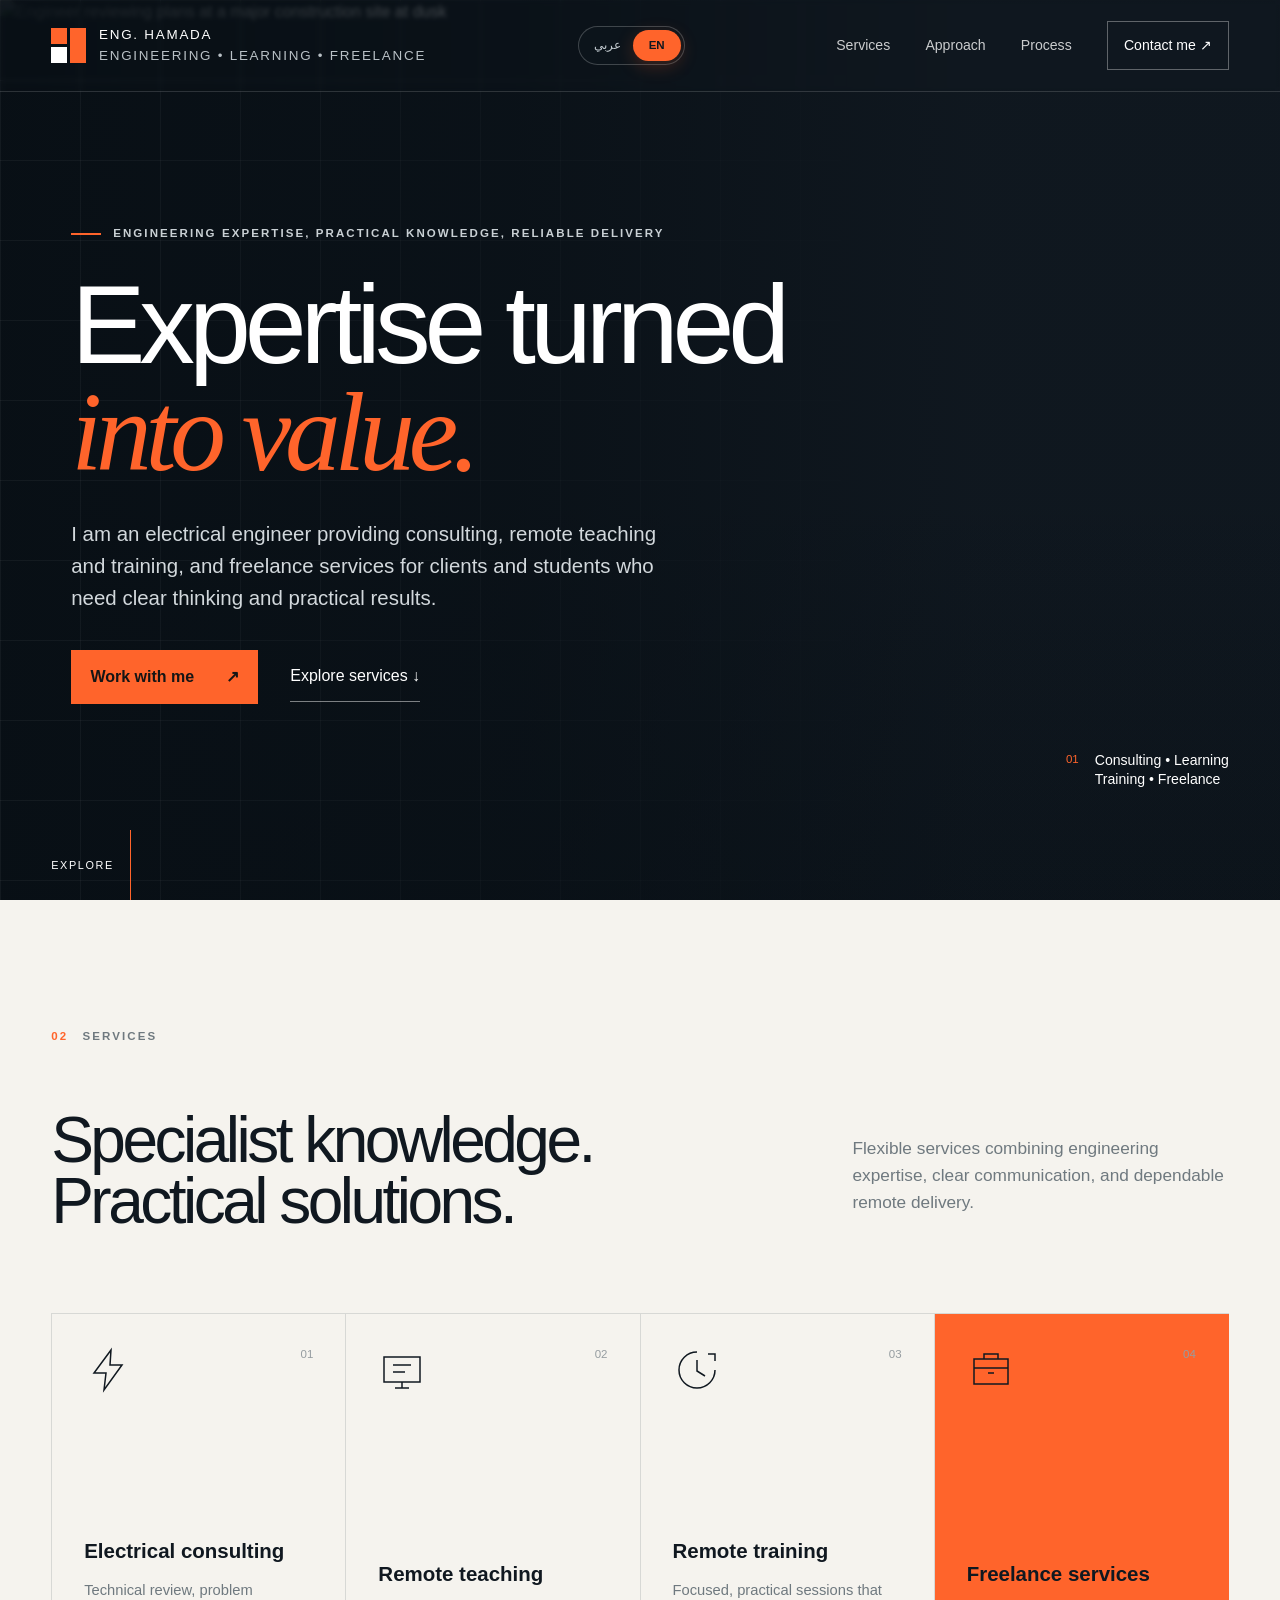
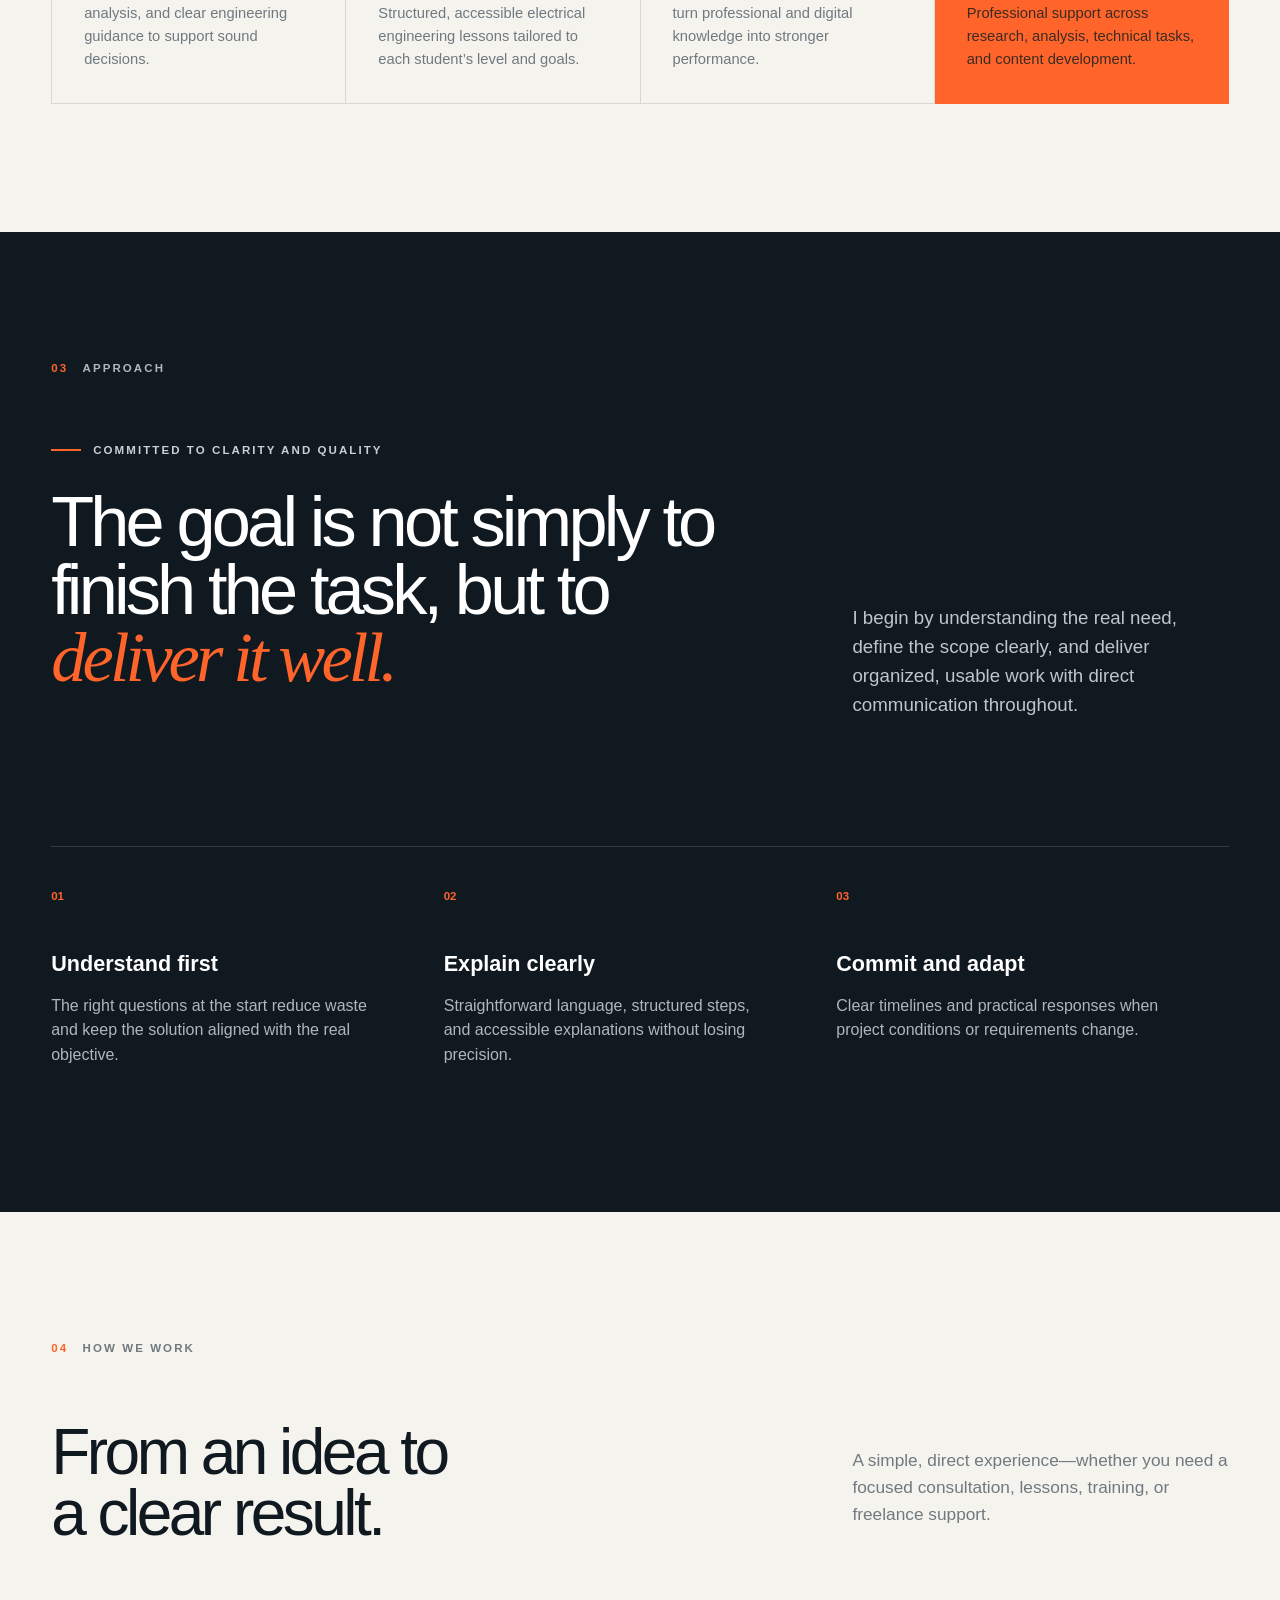
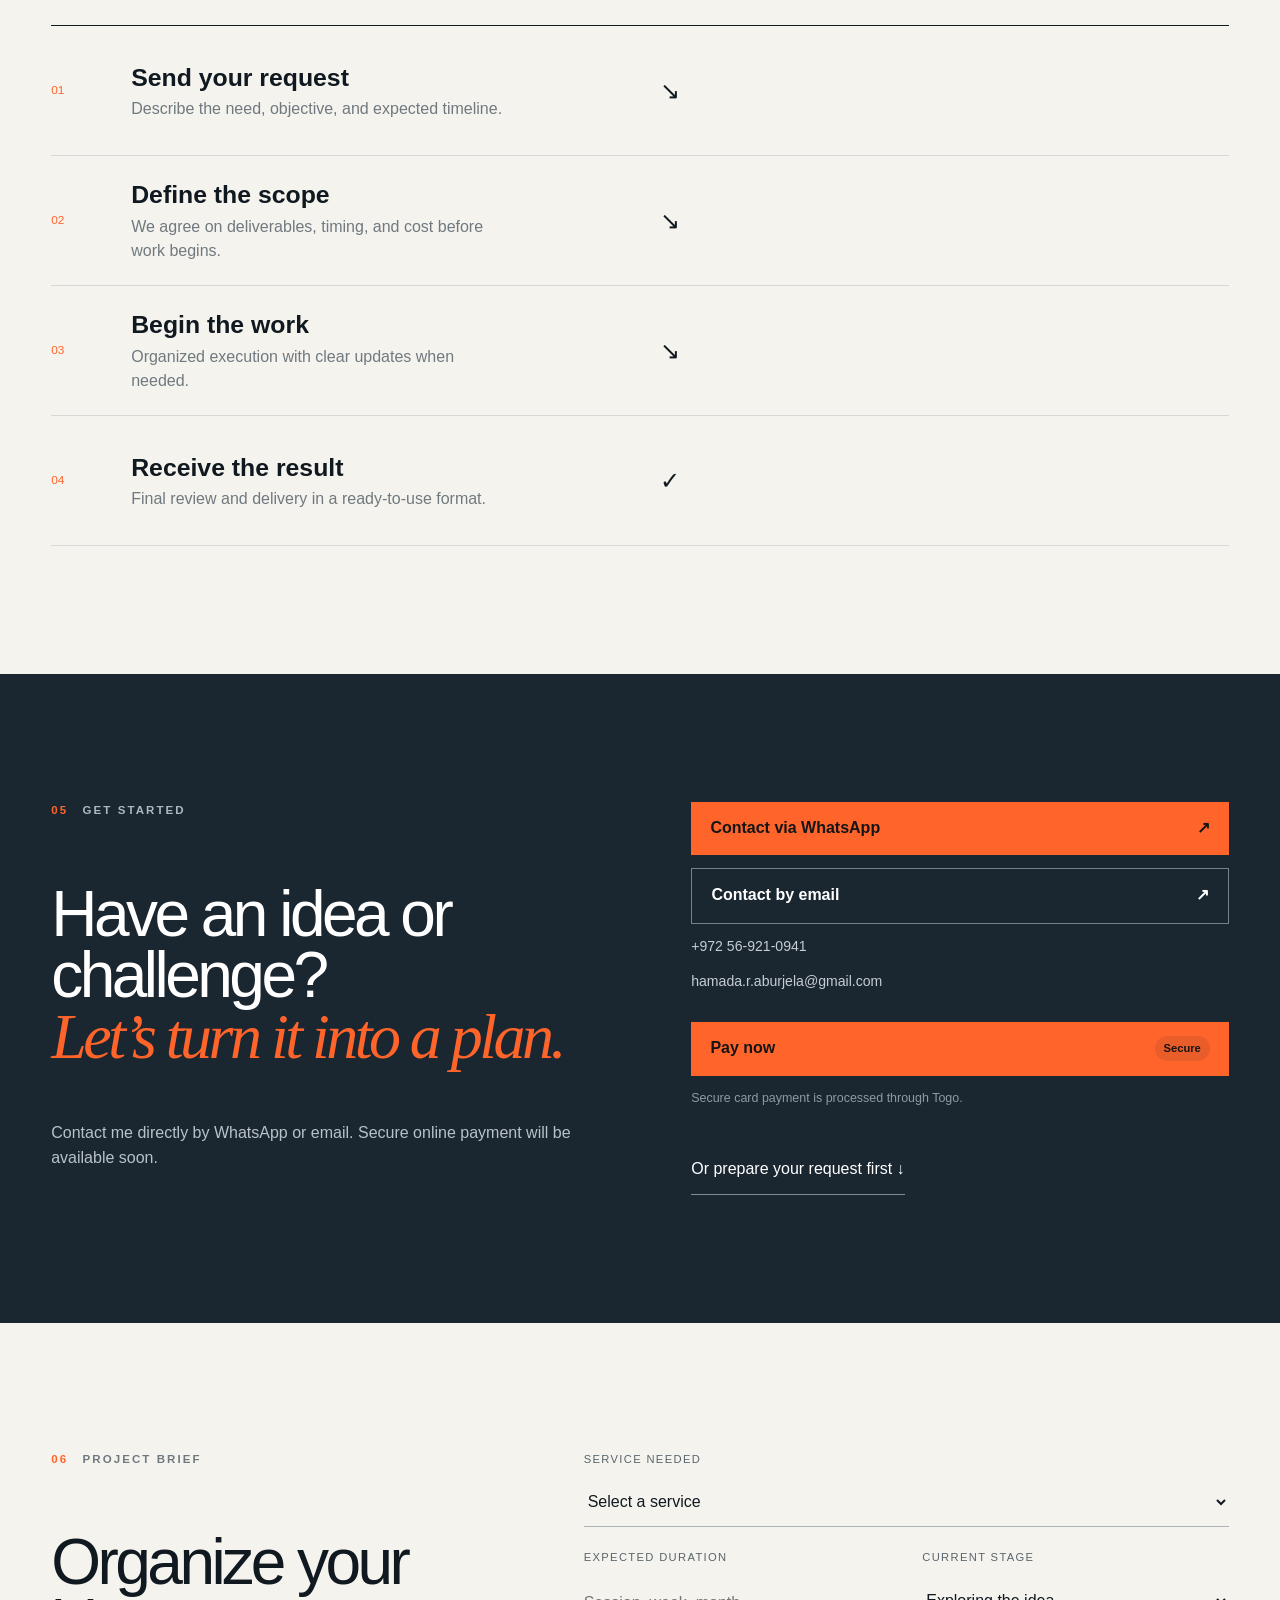
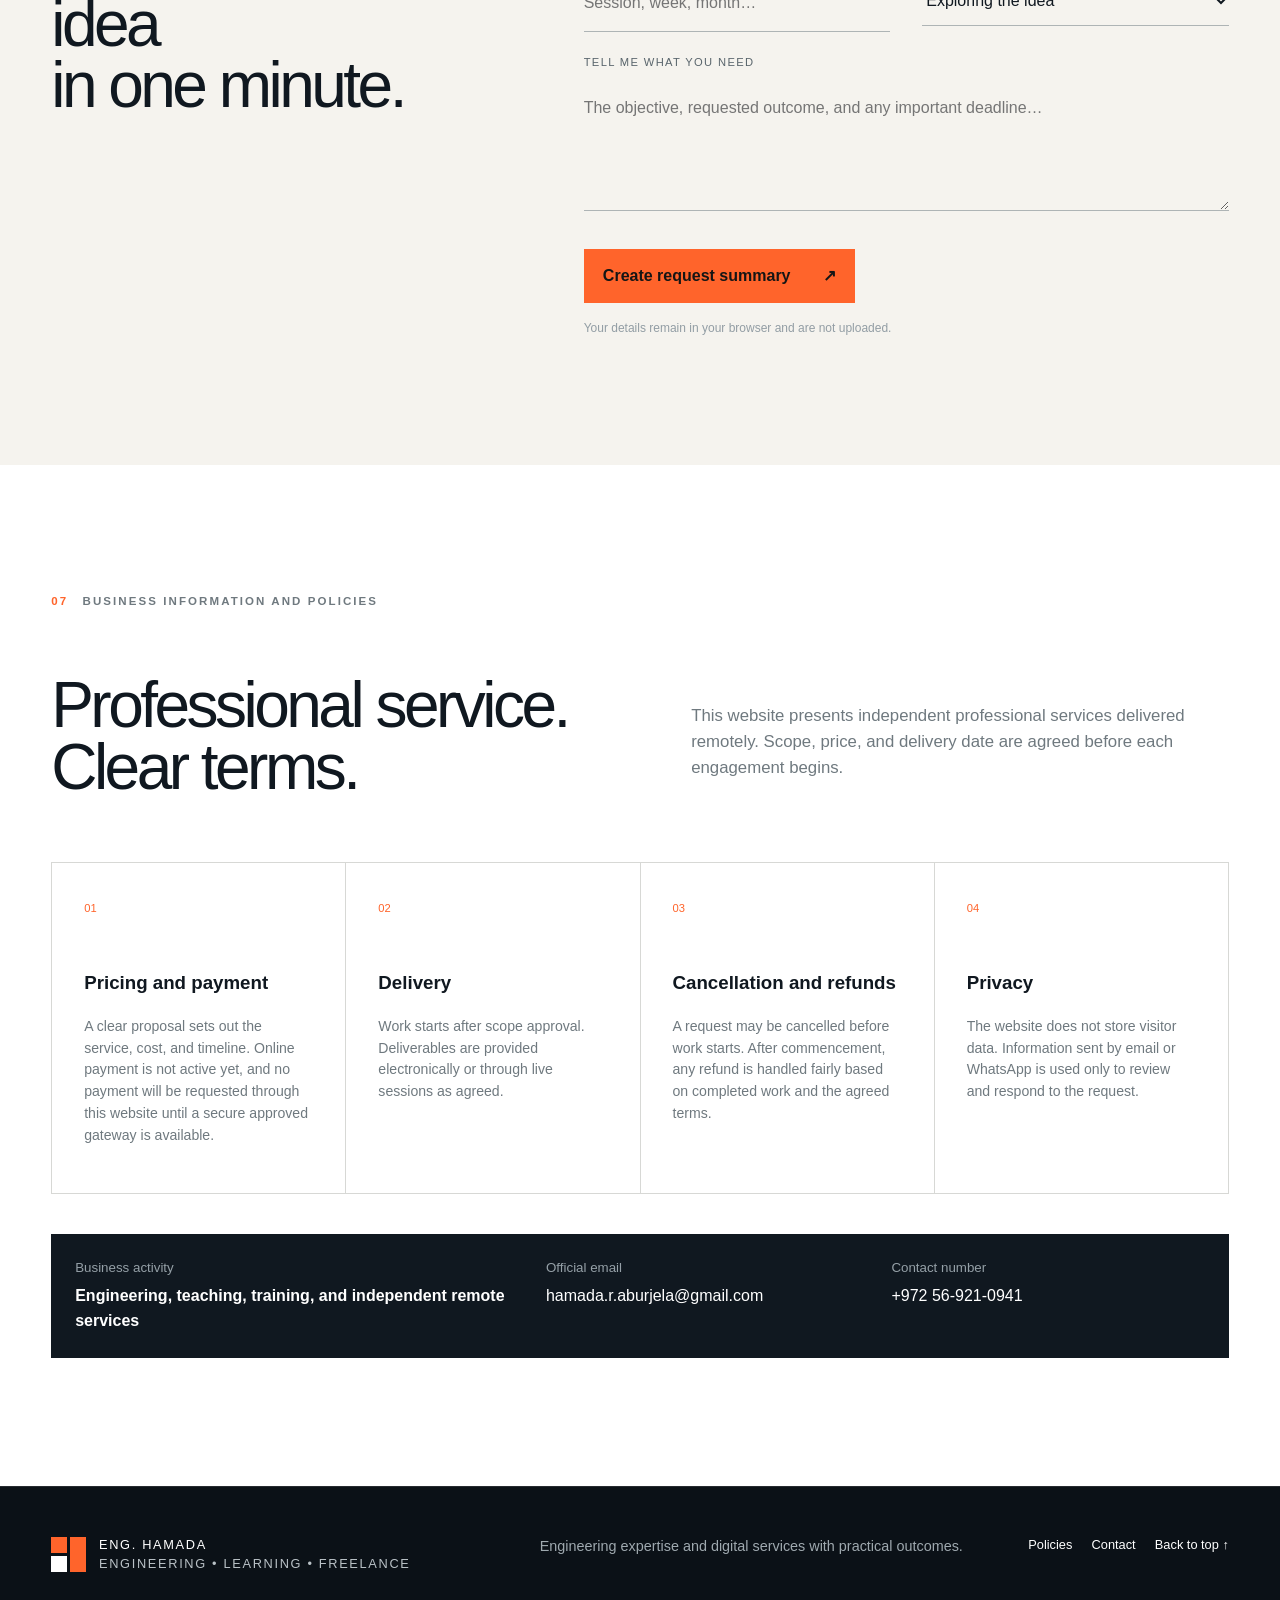
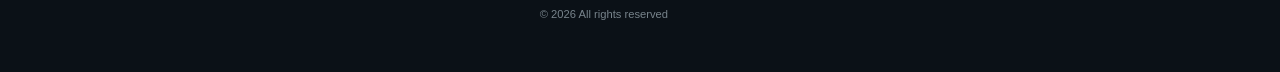
==== commit 809fb410: "Add files via upload" ====
--- a/index.html
+++ b/index.html
@@ -1,6 +1,6 @@
-<!doctype html><html lang="ar" dir="rtl"><head>
+<!doctype html><html lang="en" dir="ltr"><head>
 <meta charset="utf-8"><meta name="viewport" content="width=device-width,initial-scale=1"><meta name="theme-color" content="#101820">
-<meta name="description" content="خدمات هندسية واستشارية في مجال الكهرباء، تدريس وتدريب عن بُعد، وخدمات فريلانس باحترافية ووضوح."><title>م. حمادة | استشارات هندسية وتدريب</title>
+<meta name="description" content="Electrical engineering consulting, remote training, PLC and automation support, technical review, and professional freelance services."><title>Eng. Hamada | Engineering Consulting & Training</title>
 <link rel="icon" type="image/svg+xml" href="data:image/svg+xml,%3Csvg xmlns='http://www.w3.org/2000/svg' viewBox='0 0 64 64'%3E%3Crect width='64' height='64' rx='12' fill='%23111820'/%3E%3Cpath d='M35 5 15 35h15l-2 24 21-32H34z' fill='%23ff6b2c'/%3E%3C/svg%3E"><link rel="preload" as="image" href="assets/engineering-hero.png"><link rel="stylesheet" href="styles.css"></head>
 <body><a class="skip-link" href="#main">تخطَّ إلى المحتوى</a>
 <header class="site-header" id="top"><a class="brand" href="#top" aria-label="الصفحة الرئيسية"><span class="brand-mark" aria-hidden="true"><i></i><i></i><i></i></span><span>م. حمادة <b>هندسة • تعليم • فريلانس</b></span></a><div class="header-actions"><div class="language-switch" role="group" aria-label="اختيار اللغة"><button type="button" data-lang="ar" class="active" aria-pressed="true">عربي</button><button type="button" data-lang="en" aria-pressed="false">EN</button></div><button class="menu-button" aria-expanded="false" aria-controls="site-nav"><span></span><span></span><span></span><span class="sr-only">فتح القائمة</span></button></div><nav id="site-nav" aria-label="التنقل الرئيسي"><a href="#services">الخدمات</a><a href="#approach">أسلوب العمل</a><a href="#process">الخطوات</a><a class="nav-cta" href="#contact">تواصل معي <span>↗</span></a></nav></header>
@@ -13,7 +13,7 @@
 <article class="service-card service-card-accent"><div class="service-icon"><svg viewBox="0 0 48 48"><path d="M7 13h34v25H7zM17 13V8h14v5M7 22h34M21 27h6"/></svg></div><span>04</span><h3>خدمات فريلانس</h3><p>دعم احترافي في مجالات متعددة، من البحث والتحليل إلى إعداد المحتوى والمهام التقنية.</p></article></div></section>
 <section class="approach section" id="approach" aria-labelledby="approach-title"><div class="section-kicker light"><span>03</span> أسلوب العمل</div><div class="approach-layout"><div><p class="eyebrow"><span></span> التزام بالوضوح والجودة</p><h2 id="approach-title">الهدف ليس إنجاز المهمة فقط، بل <em>إنجازها جيدًا.</em></h2></div><p class="approach-lead">أبدأ بفهم احتياجك الحقيقي، أحدد نطاق العمل بوضوح، ثم أقدّم مخرجات مرتبة وقابلة للاستخدام مع تواصل مباشر طوال الطريق.</p></div><div class="principles"><article><strong>01</strong><h3>فهم قبل التنفيذ</h3><p>أسئلة دقيقة في البداية تقلّل الهدر وتضمن أن الحل يخدم الهدف الفعلي.</p></article><article><strong>02</strong><h3>شرح بلا تعقيد</h3><p>لغة واضحة، خطوات مرتبة، وتبسيط للمفاهيم دون التضحية بالدقة.</p></article><article><strong>03</strong><h3>التزام ومرونة</h3><p>مواعيد واضحة واستجابة عملية للتغييرات التي قد تظهر أثناء العمل.</p></article></div></section>
 <section class="process section" id="process" aria-labelledby="process-title"><div class="section-kicker"><span>04</span> خطوات التعاون</div><div class="process-head"><h2 id="process-title">من الفكرة إلى<br>نتيجة واضحة.</h2><p>تجربة تعاون بسيطة ومباشرة، سواء احتجت استشارة سريعة، جلسات تعليم، برنامج تدريب، أو مشروع فريلانس.</p></div><ol class="process-list"><li><span>01</span><div><h3>أرسل طلبك</h3><p>اشرح المطلوب والهدف والموعد المتوقع.</p></div><b>↙</b></li><li><span>02</span><div><h3>نحدّد النطاق</h3><p>نتفق على المخرجات والمدة والتكلفة قبل البدء.</p></div><b>↙</b></li><li><span>03</span><div><h3>نبدأ العمل</h3><p>تنفيذ منظّم مع تحديثات واضحة عند الحاجة.</p></div><b>↙</b></li><li><span>04</span><div><h3>تستلم النتيجة</h3><p>مراجعة نهائية وتسليم جاهز للاستخدام.</p></div><b>✓</b></li></ol></section>
-<section class="brief section" id="contact" aria-labelledby="contact-title"><div class="brief-copy"><div class="section-kicker light"><span>05</span> ابدأ الآن</div><h2 id="contact-title">لديك فكرة أو تحدٍّ؟<br><em>لنحوّله إلى خطة.</em></h2><p>تواصل مباشرة عبر واتساب أو البريد الإلكتروني. خدمة الدفع الإلكتروني ستتوفر قريبًا.</p></div><div class="contact-panel"><a class="button button-primary" href="https://wa.me/972569210941" target="_blank" rel="noopener">تواصل عبر واتساب <span>↗</span></a><a class="button button-secondary" id="email-link" href="mailto:hamada.r.aburjela@gmail.com?subject=%D8%B7%D9%84%D8%A8%20%D8%AE%D8%AF%D9%85%D8%A9%20%D9%85%D9%86%20%D9%85%D9%88%D9%82%D8%B9%20%D9%85.%20%D8%AD%D9%85%D8%A7%D8%AF%D8%A9">التواصل عبر البريد <span>↗</span></a><p class="contact-detail" dir="ltr">+972 56-921-0941</p><p class="contact-detail" dir="ltr">hamada.r.aburjela@gmail.com</p><button class="button payment-button" type="button" disabled>ادفع الآن <span>قريبًا</span></button><p class="contact-hint">خيار الدفع قيد التجهيز وسيتم تفعيله قريبًا.</p><a class="text-link brief-link" href="#brief">أو جهّز ملخص طلبك أولًا ↓</a></div></section>
+<section class="brief section" id="contact" aria-labelledby="contact-title"><div class="brief-copy"><div class="section-kicker light"><span>05</span> ابدأ الآن</div><h2 id="contact-title">لديك فكرة أو تحدٍّ؟<br><em>لنحوّله إلى خطة.</em></h2><p>تواصل مباشرة عبر واتساب أو البريد الإلكتروني. خدمة الدفع الإلكتروني ستتوفر قريبًا.</p></div><div class="contact-panel"><a class="button button-primary" href="https://wa.me/972569210941" target="_blank" rel="noopener">تواصل عبر واتساب <span>↗</span></a><a class="button button-secondary" id="email-link" href="mailto:hamada.r.aburjela@gmail.com?subject=%D8%B7%D9%84%D8%A8%20%D8%AE%D8%AF%D9%85%D8%A9%20%D9%85%D9%86%20%D9%85%D9%88%D9%82%D8%B9%20%D9%85.%20%D8%AD%D9%85%D8%A7%D8%AF%D8%A9">التواصل عبر البريد <span>↗</span></a><p class="contact-detail" dir="ltr">+972 56-921-0941</p><p class="contact-detail" dir="ltr">hamada.r.aburjela@gmail.com</p><button class="button payment-button" id="open-payment" type="button">Pay now <span>Secure</span></button><p class="contact-hint">Secure card payment is processed through Togo.</p><a class="text-link brief-link" href="#brief">أو جهّز ملخص طلبك أولًا ↓</a></div></section>
 <section class="mini-brief section" id="brief" aria-labelledby="brief-title"><div><div class="section-kicker"><span>06</span> ملخص الطلب</div><h2 id="brief-title">رتّب فكرتك<br>في دقيقة.</h2></div><form class="brief-form light-form" id="brief-form"><label>الخدمة المطلوبة<select id="service" required><option value="">اختر الخدمة</option><option>استشارة كهربائية</option><option>تدريس عن بُعد</option><option>تدريب عن بُعد</option><option>خدمة فريلانس</option><option>لست متأكدًا بعد</option></select></label><div class="form-row"><label>المدة المتوقعة<input id="location" type="text" placeholder="جلسة، أسبوع، شهر…"></label><label>المرحلة<select id="stage"><option>استكشاف الفكرة</option><option>جاهز للبدء</option><option>عمل قائم يحتاج دعمًا</option><option>مهمة عاجلة</option></select></label></div><label>اشرح ما تحتاجه<textarea id="challenge" rows="4" placeholder="الهدف، المطلوب، وأي موعد مهم…" required></textarea></label><button class="button button-primary" type="submit">إنشاء ملخص الطلب <span>↗</span></button><p class="form-note" aria-live="polite">بياناتك تبقى داخل متصفحك ولا يتم رفعها.</p></form></section>
 </main><section class="business-info section" id="policies" aria-labelledby="policies-title"><div class="section-kicker"><span>07</span> معلومات وسياسات العمل</div><div class="policy-head"><h2 id="policies-title">تعامل مهني<br>وشروط واضحة.</h2><p>هذا الموقع يعرّف بخدمات مهنية مستقلة تُقدَّم عن بُعد. يتم الاتفاق على النطاق والسعر وموعد التسليم قبل بدء كل طلب.</p></div><div class="policy-grid"><article><span>01</span><h3>التسعير والدفع</h3><p>يُرسل عرض واضح يبيّن الخدمة والتكلفة والمدة. الدفع الإلكتروني غير مفعّل حاليًا، ولن يُطلب أي دفع عبر الموقع حتى ظهور بوابة دفع آمنة ومعتمدة.</p></article><article><span>02</span><h3>التنفيذ والتسليم</h3><p>يبدأ العمل بعد اعتماد النطاق، وتُسلّم المخرجات إلكترونيًا أو عبر جلسات مباشرة وفق ما تم الاتفاق عليه.</p></article><article><span>03</span><h3>الإلغاء والاسترداد</h3><p>يمكن إلغاء الطلب قبل بدء التنفيذ. بعد البدء، تتم معالجة أي استرداد بصورة عادلة بحسب الجزء المنجَز وشروط الاتفاق.</p></article><article><span>04</span><h3>الخصوصية</h3><p>لا يخزّن الموقع بيانات الزوار. أي معلومات تُرسل عبر البريد أو واتساب تُستخدم فقط لمراجعة الطلب والتواصل بشأنه.</p></article></div><div class="business-strip"><div><small>نوع النشاط</small><strong>خدمات هندسية، تعليم وتدريب، وخدمات مستقلة عن بُعد</strong></div><div><small>البريد الرسمي</small><a dir="ltr" href="mailto:hamada.r.aburjela@gmail.com">hamada.r.aburjela@gmail.com</a></div><div><small>رقم التواصل</small><a dir="ltr" href="tel:+972569210941">+972 56-921-0941</a></div></div></section><footer><a class="brand footer-brand" href="#top"><span class="brand-mark"><i></i><i></i><i></i></span><span>م. حمادة <b>هندسة • تعليم • فريلانس</b></span></a><p>خبرة هندسية وخدمات رقمية بنتائج عملية.</p><div class="footer-links"><a href="#policies">السياسات</a><a href="#contact">التواصل</a><a href="#top">العودة للأعلى ↑</a></div><small>© <span id="year"></span> جميع الحقوق محفوظة</small></footer>
-<dialog id="brief-dialog"><button class="dialog-close" type="button" aria-label="إغلاق">×</button><p class="eyebrow"><span></span> ملخص طلبك جاهز</p><h2>ابدأ المحادثة بوضوح.</h2><pre id="brief-output"></pre><div class="dialog-actions"><button class="button button-primary" id="copy-brief" type="button">نسخ الملخص</button><a class="button button-secondary" id="send-email" href="#">إرساله بالبريد</a><a class="button button-secondary" id="send-whatsapp" href="#" target="_blank" rel="noopener">إرساله بواتساب</a></div><p class="form-note" id="copy-status" aria-live="polite"></p></dialog><script src="script.js"></script></body></html>
+<dialog id="brief-dialog"><button class="dialog-close" type="button" aria-label="إغلاق">×</button><p class="eyebrow"><span></span> ملخص طلبك جاهز</p><h2>ابدأ المحادثة بوضوح.</h2><pre id="brief-output"></pre><div class="dialog-actions"><button class="button button-primary" id="copy-brief" type="button">نسخ الملخص</button><a class="button button-secondary" id="send-email" href="#">إرساله بالبريد</a><a class="button button-secondary" id="send-whatsapp" href="#" target="_blank" rel="noopener">إرساله بواتساب</a></div><p class="form-note" id="copy-status" aria-live="polite"></p></dialog><dialog id="payment-dialog"><button class="dialog-close payment-close" type="button" aria-label="Close">×</button><p class="eyebrow"><span></span> Secure payment</p><h2>Complete your payment.</h2><form id="payment-form" class="payment-form"><label>Service<select id="payment-service" required><option value="consultation-30" data-amount="25">30-minute engineering consultation — $25</option><option value="plc-review" data-amount="50">PLC & automation review — $50</option><option value="circuit-review" data-amount="75">Circuit / electronics design review — $75</option><option value="custom" data-amount="0">Custom service — enter agreed amount</option></select></label><div class="form-row"><label>Full name<input id="payment-name" type="text" autocomplete="name" required></label><label>Email<input id="payment-email" type="email" autocomplete="email" required></label></div><div class="form-row"><label>Phone<input id="payment-phone" type="tel" autocomplete="tel" placeholder="+970... or +972..." required></label><label>City<input id="payment-city" type="text" autocomplete="address-level2" required></label></div><div class="form-row"><label>Country<select id="payment-country" required><option value="PS|Palestine">Palestine</option><option value="JO|Jordan">Jordan</option><option value="OTHER|Other">Other</option></select></label><label>Currency<select id="payment-currency" required><option value="USD">USD</option><option value="ILS">ILS</option></select></label></div><label id="custom-amount-wrap" hidden>Agreed amount<input id="payment-amount" type="number" min="1" step="0.01" inputmode="decimal"></label><label class="whatsapp-check"><input id="payment-whatsapp" type="checkbox"> This phone number is connected to WhatsApp</label><button class="button button-primary" id="payment-submit" type="submit">Continue to secure payment <span>↗</span></button><p class="form-note" id="payment-status" aria-live="polite">You will be redirected to Togo to complete the card payment.</p></form></dialog><script src="script.js"></script></body></html>
--- a/styles.css
+++ b/styles.css
@@ -3,3 +3,6 @@
 @media(prefers-reduced-motion:reduce){html{scroll-behavior:auto}*{transition:none!important}}
 html[dir="rtl"] body{font-family:"Segoe UI",Tahoma,Arial,sans-serif}html[dir="rtl"] .hero-shade{background:linear-gradient(270deg,rgba(8,15,21,.96) 0%,rgba(8,15,21,.72) 42%,rgba(8,15,21,.08) 78%),linear-gradient(0deg,rgba(8,15,21,.42),transparent 45%)}html[dir="rtl"] .hero-grid{mask-image:linear-gradient(to left,#000,transparent 75%)}html[dir="rtl"] h1,html[dir="rtl"] h2{letter-spacing:-.04em}html[dir="rtl"] .service-card>span{right:auto;left:2rem}html[dir="rtl"] .hero-note{right:auto;left:var(--pad)}html[dir="rtl"] .scroll-cue{left:auto;right:var(--pad)}html[dir="rtl"] .principles article{padding:2.2rem 0 0 2.2rem}.contact-panel{max-width:540px;width:100%;margin-right:auto;display:grid;gap:.8rem;align-content:start}.contact-panel .button{width:100%}.payment-button{margin-top:1rem;background:#2a343c;color:#aeb7bd;border:1px dashed #5c6871;cursor:not-allowed}.payment-button span{background:#ffffff12;padding:.25rem .55rem;font-size:.7rem;border-radius:2rem}.contact-hint{font-size:.78rem;color:#8f9ba3;margin:0 0 .5rem}.contact-detail{margin:0;color:#c6cdd2;font-size:.88rem}.brief-link{justify-self:start;margin-top:1rem}.mini-brief{max-width:calc(var(--max) + var(--pad)*2);margin:auto;display:grid;grid-template-columns:.8fr 1.2fr;gap:8vw}.mini-brief h2{font-size:clamp(3rem,5vw,5.2rem)}.light-form{max-width:none}.light-form label{color:#59656c}.light-form input,.light-form select,.light-form textarea{color:var(--ink);border-bottom-color:#aeb4b5}.light-form select{color-scheme:light}.business-info{background:#fff}.business-info>*{max-width:var(--max);margin-left:auto;margin-right:auto}.policy-head{display:grid;grid-template-columns:1fr 1fr;gap:8vw;align-items:end}.policy-head h2{font-size:clamp(3rem,5vw,5rem);margin-bottom:0}.policy-head p{color:var(--muted);font-size:1.05rem}.policy-grid{display:grid;grid-template-columns:repeat(4,1fr);margin-top:4rem;border-top:1px solid var(--line);border-right:1px solid var(--line)}.policy-grid article{padding:2rem;border-left:1px solid var(--line);border-bottom:1px solid var(--line);min-height:275px}.policy-grid span{font-size:.7rem;color:var(--orange)}.policy-grid h3{margin-top:3rem}.policy-grid p{font-size:.88rem;color:var(--muted)}.business-strip{margin-top:2.5rem;background:var(--ink);color:#fff;padding:1.5rem;display:grid;grid-template-columns:1.4fr 1fr 1fr;gap:2rem}.business-strip div{display:flex;flex-direction:column;gap:.35rem}.business-strip small{color:#95a0a7}.business-strip a{text-decoration:none}.footer-links{display:flex;gap:1.2rem;font-size:.8rem}.footer-links a{text-decoration:none}@media(max-width:900px){.mini-brief,.policy-head{grid-template-columns:1fr}.policy-grid{grid-template-columns:1fr 1fr}.business-strip{grid-template-columns:1fr}.contact-panel{margin:2rem 0 0}.footer-links{grid-column:1}}@media(max-width:560px){.policy-grid{grid-template-columns:1fr}.business-strip{word-break:break-word}html[dir="rtl"] .hero-content{padding-top:10rem}.brand{font-size:.72rem;letter-spacing:.08em}}
 .header-actions{display:flex;align-items:center;gap:1rem}.language-switch{display:flex;align-items:center;padding:3px;border:1px solid #ffffff36;background:#0d151db8;backdrop-filter:blur(12px);border-radius:999px}.language-switch button{min-width:48px;height:31px;padding:0 .75rem;border:0;border-radius:999px;background:transparent;color:#c5cdd2;font-size:.72rem;cursor:pointer;transition:.2s ease}.language-switch button:hover{color:#fff}.language-switch button.active{background:var(--orange);color:#111820;font-weight:700;box-shadow:0 5px 18px #ff642b38}.service-card:before,.policy-grid article:before{content:"";position:absolute;inset-inline-start:2rem;top:0;width:0;height:3px;background:var(--orange);transition:width .3s ease}.service-card:hover:before,.policy-grid article:hover:before{width:42px}.policy-grid article{position:relative;transition:background .25s ease}.policy-grid article:hover{background:#f8f8f6}.button{transition:transform .2s ease,background-color .2s ease,border-color .2s ease}.button:not(:disabled):hover{transform:translateY(-2px)}.site-header{backdrop-filter:blur(2px)}html[dir="ltr"] body{font-family:Arial,"Helvetica Neue",sans-serif}html[dir="ltr"] .contact-panel{margin-right:0;margin-left:auto}html[dir="ltr"] .brief-copy{margin-left:0;margin-right:auto}html[dir="ltr"] .brief-form{margin-right:0;margin-left:auto}html[dir="ltr"] .business-strip,html[dir="ltr"] .contact-detail{text-align:left}html[dir="ltr"] .dialog-close{right:1rem;left:auto}html[dir="rtl"] .dialog-close{right:auto;left:1rem}@media(max-width:1050px){.site-header nav{gap:1.25rem}.language-switch button{min-width:42px;padding:0 .55rem}}@media(max-width:900px){.site-header{display:grid;grid-template-columns:1fr auto}.header-actions{grid-column:1;grid-row:1;direction:ltr}.site-header .brand{grid-column:2;grid-row:1}.site-header nav{grid-column:1/-1}.language-switch{order:1}.menu-button{order:2}.site-header nav.open{display:flex}html[dir="ltr"] .site-header .brand{grid-column:1}html[dir="ltr"] .header-actions{grid-column:2}.policy-grid article:before{inset-inline-start:1.5rem}}@media(max-width:560px){.language-switch button{min-width:40px;height:29px;padding:0 .45rem}.site-header .brand span:last-child b{max-width:150px}.hero-content{transition:opacity .2s ease}}
+
+/* Payment */
+.payment-button{margin-top:1rem;background:var(--orange);color:#151515;border:0;cursor:pointer}.payment-button span{background:#11182018;padding:.25rem .55rem;font-size:.7rem;border-radius:2rem}.payment-form{display:grid;gap:1rem}.payment-form label{display:block;text-transform:uppercase;letter-spacing:.1em;font-size:.7rem;color:#b9c2c8}.payment-form input,.payment-form select{display:block;width:100%;margin-top:.5rem;padding:.9rem;background:#ffffff0b;border:1px solid #ffffff2d;color:#fff;outline:none}.payment-form select{color-scheme:dark}.payment-form input:focus,.payment-form select:focus{border-color:var(--orange)}.payment-form .form-row{display:grid;grid-template-columns:1fr 1fr;gap:1rem}.whatsapp-check{display:flex!important;align-items:center;gap:.65rem;text-transform:none!important;letter-spacing:0!important}.whatsapp-check input{width:auto!important;margin:0!important}.payment-form button:disabled{opacity:.6;cursor:wait}.result-page{min-height:100vh;background:var(--ink);color:#fff;display:grid;place-items:center;padding:2rem}.result-page section{max-width:760px}.result-page h1{font-size:clamp(3rem,8vw,6.5rem);margin:1rem 0 1.5rem}.result-page p{color:#c2c9cd;font-size:1.1rem;max-width:620px;margin-bottom:2rem}.result-icon{display:grid;place-items:center;width:62px;height:62px;border:1px solid #ffffff2f;color:var(--orange);font-size:2rem}@media(max-width:560px){.payment-form .form-row{grid-template-columns:1fr}}
